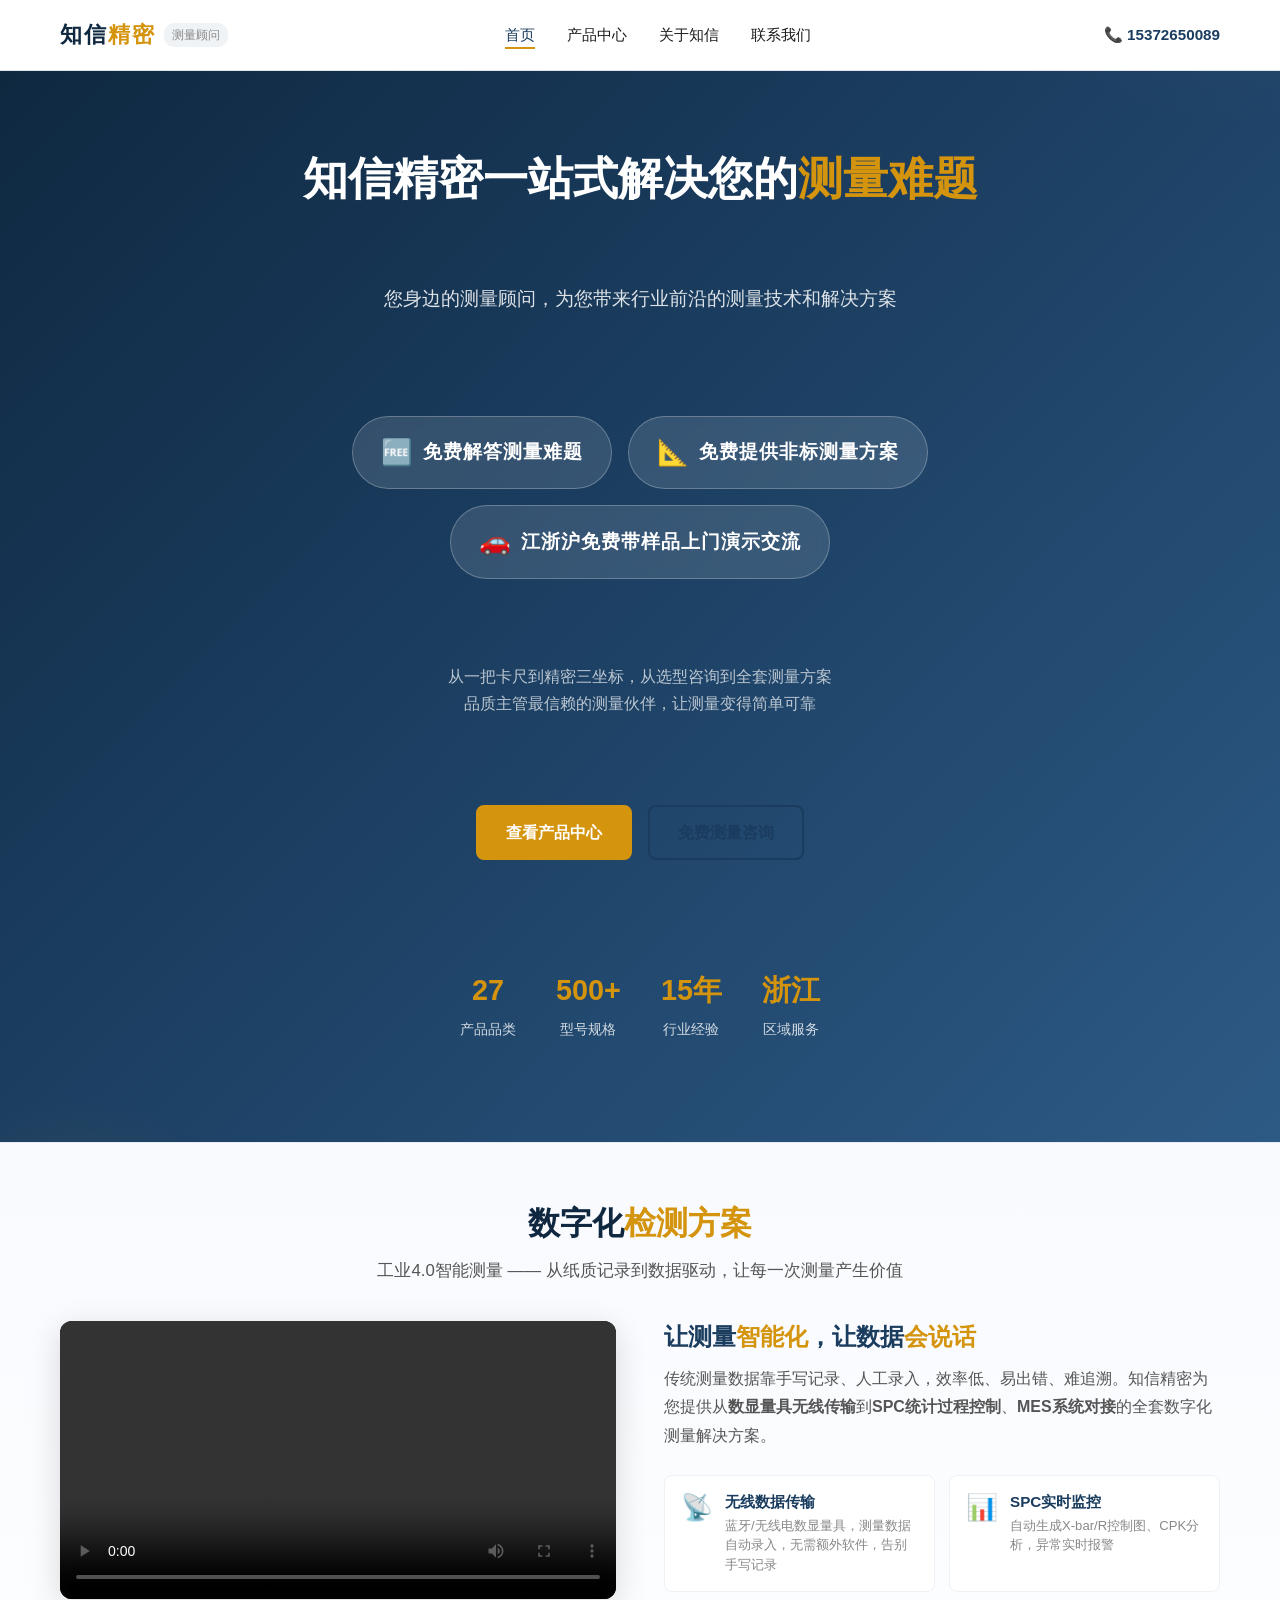
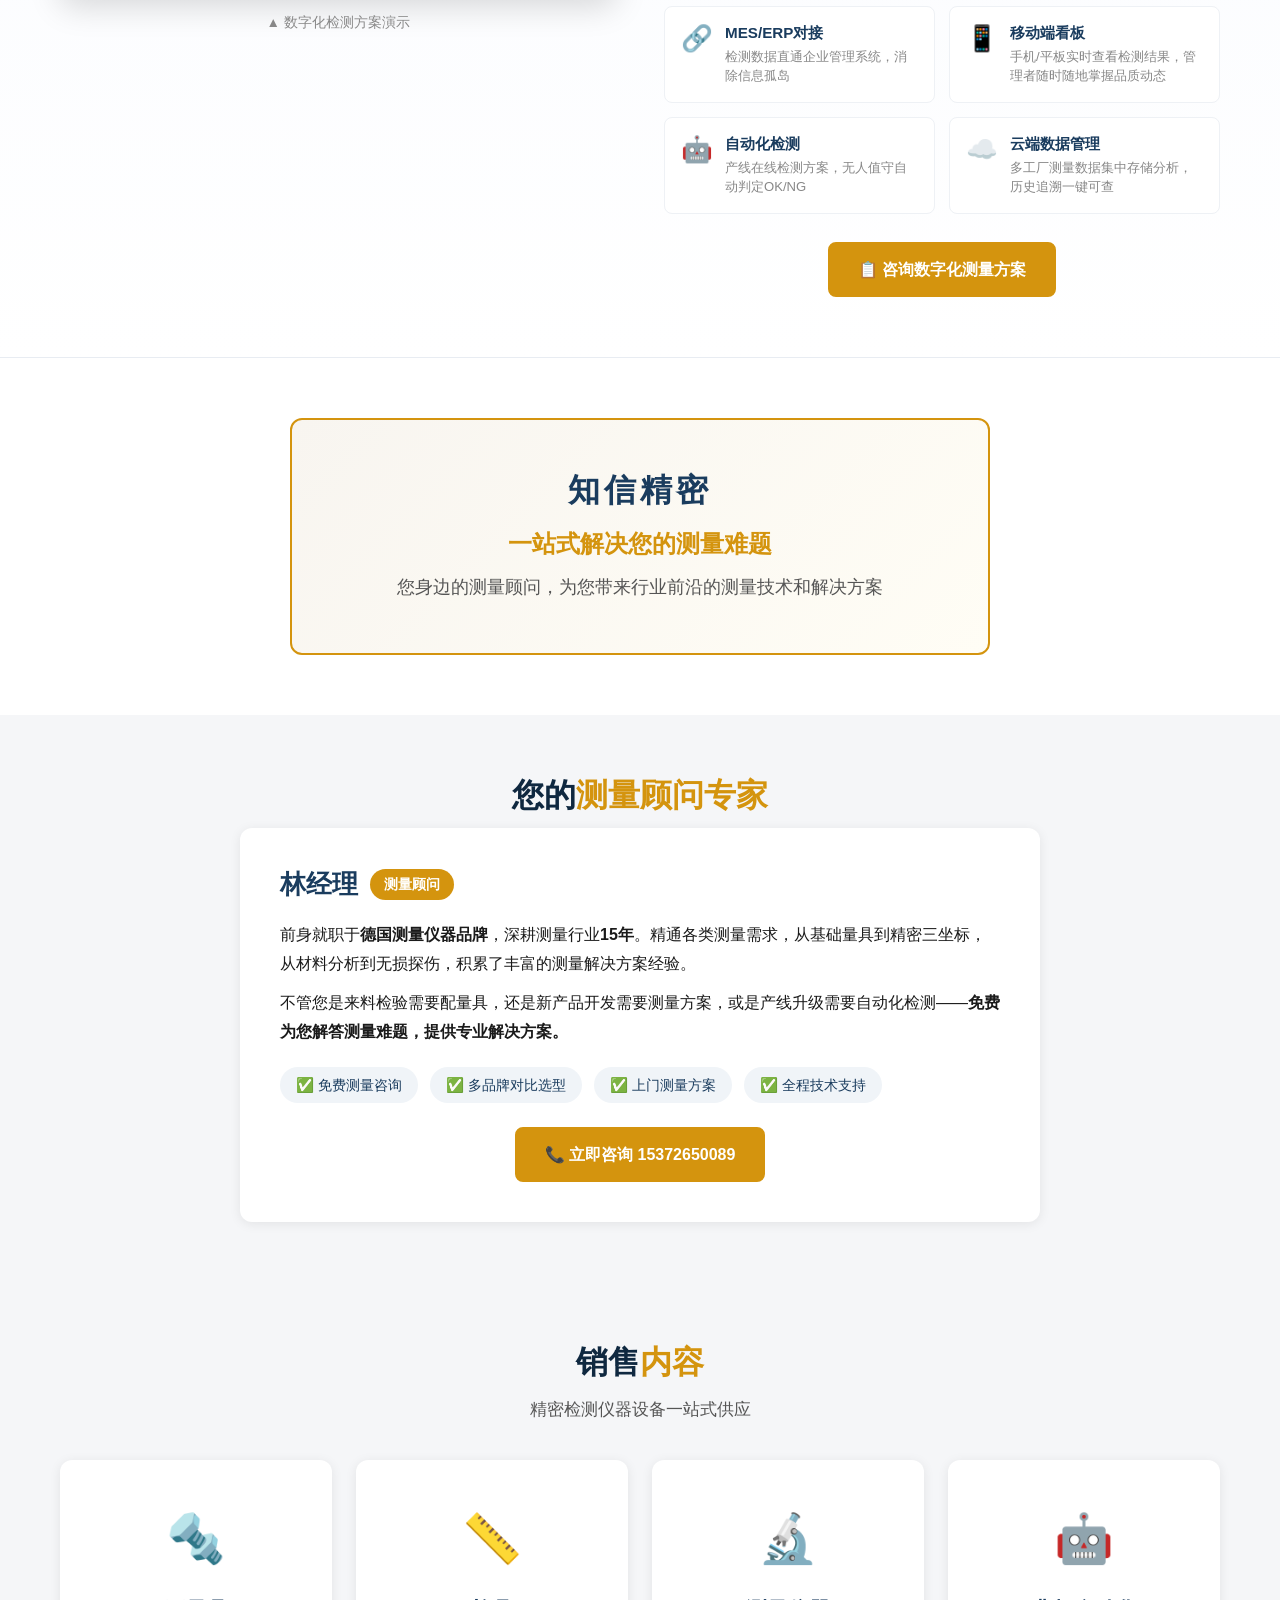
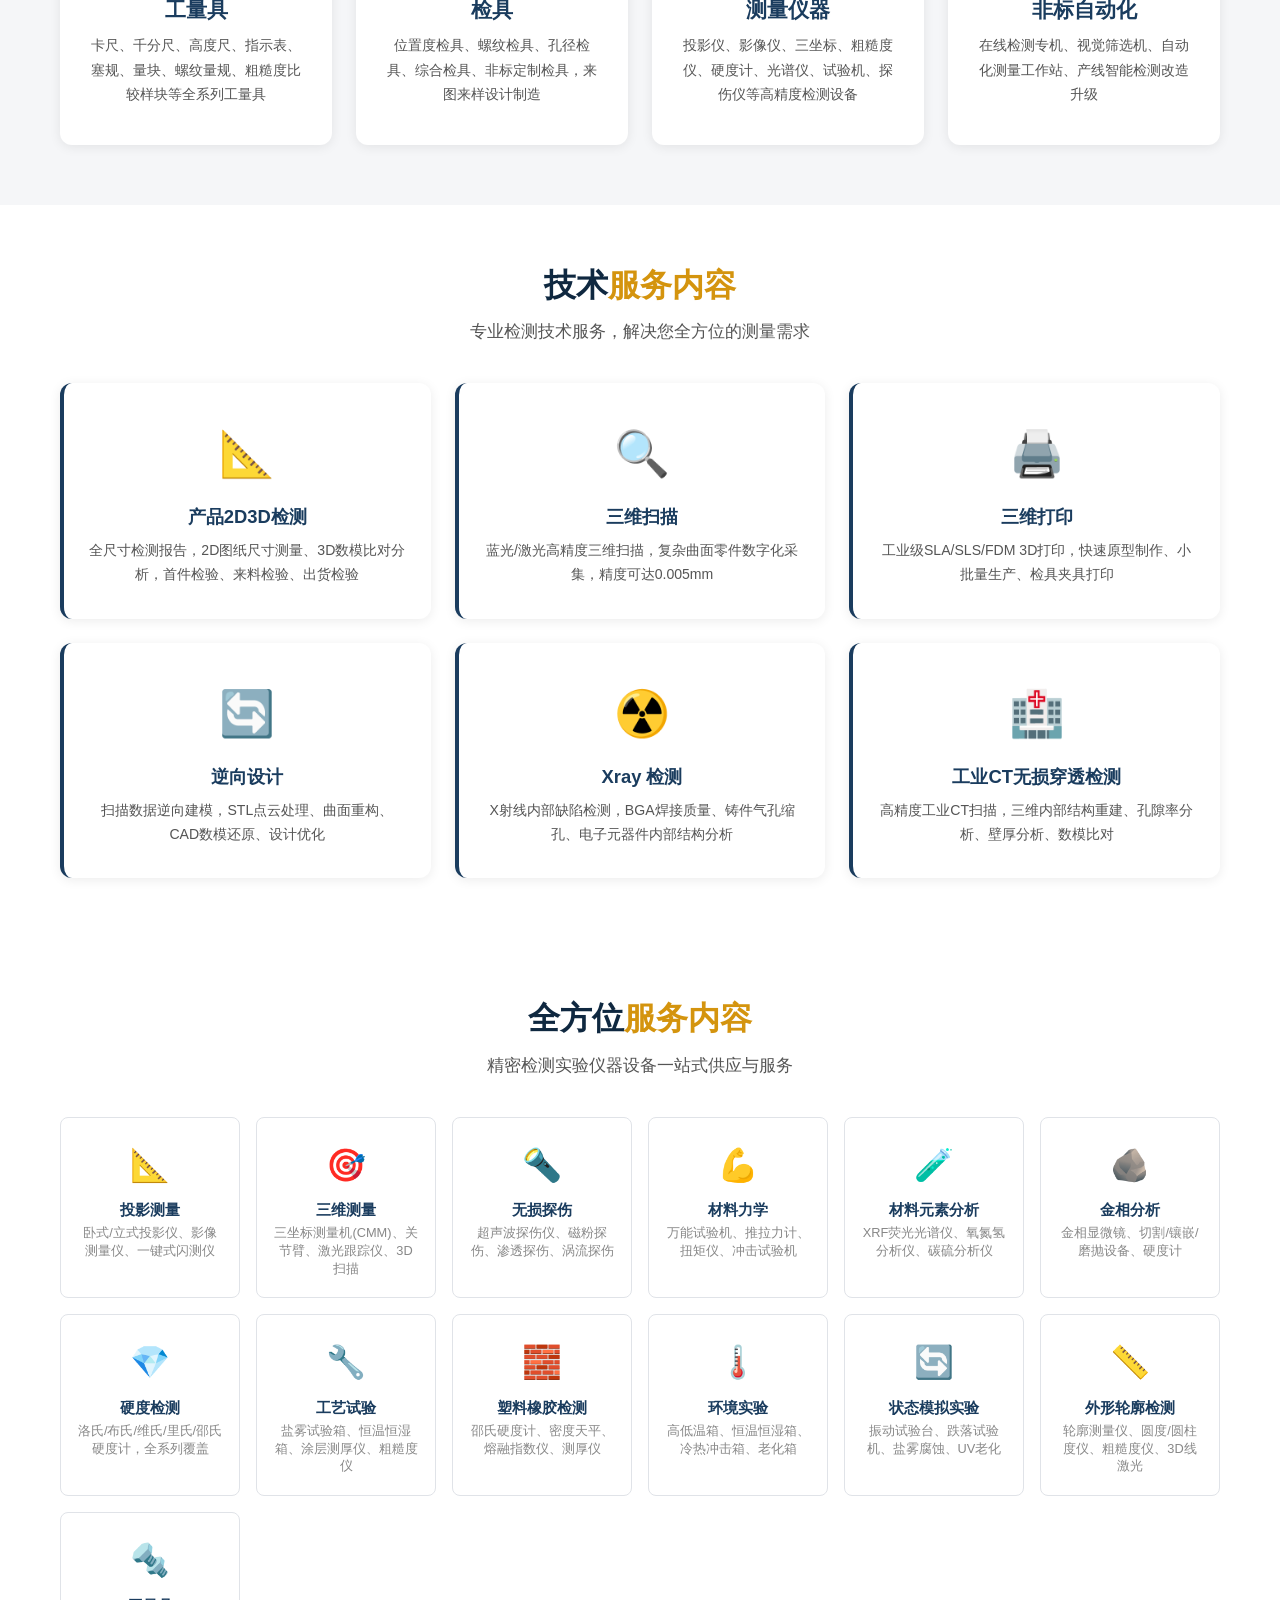
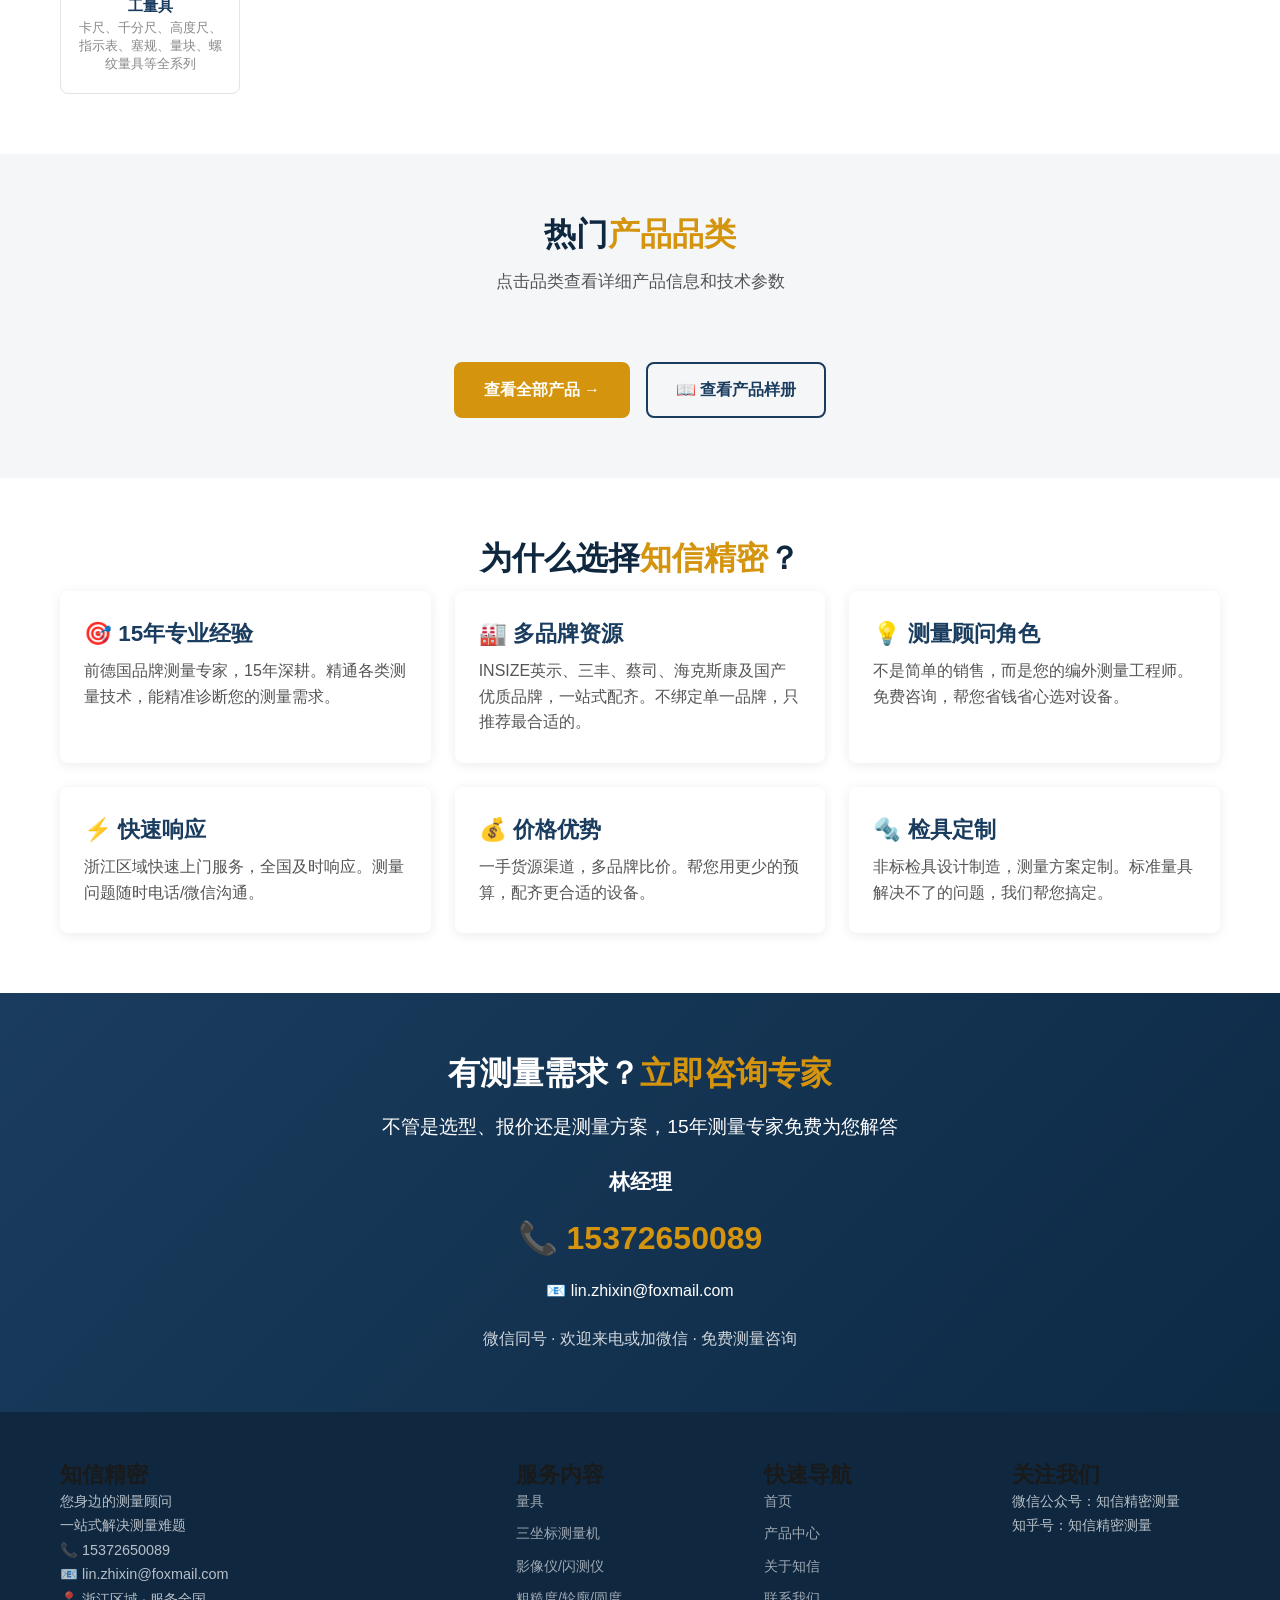
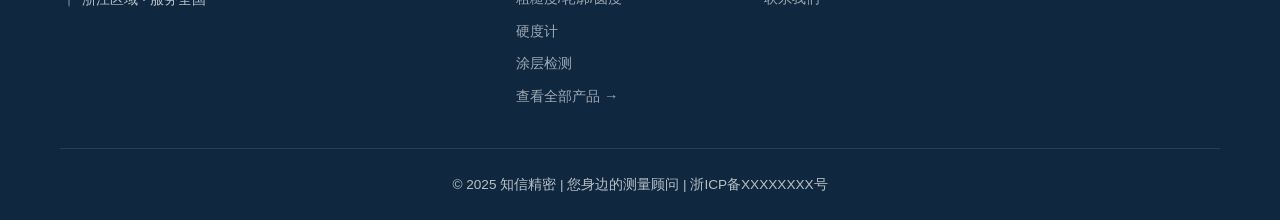
==== index.html @ 0d262fc3 "知信精密测量网站 - 初始版本" ====
<!DOCTYPE html>
<html lang="zh-CN">
<head>
    <meta charset="UTF-8">
    <meta name="viewport" content="width=device-width, initial-scale=1.0">
    <meta http-equiv="X-UA-Compatible" content="IE=edge">

    <!-- SEO Meta -->
    <title>知信精密 | 测量仪器一站式供应商 —— 免费测量咨询·选型·方案</title>
    <meta name="description" content="知信精密——浙江专业测量仪器供应商。主营量具、三坐标、粗糙度仪、硬度计、影像仪、涂层测厚仪、探伤仪等。15年测量专家免费提供选型咨询与非标测量方案。电话：15372650089">
    <meta name="keywords" content="知信精密,测量仪器,测量仪器供应商,工业测量仪器,精密测量,量具,卡尺,千分尺,三坐标测量机,粗糙度仪,硬度计,影像测量仪,涂层测厚仪,投影仪,闪测仪,探伤仪,金相分析,三维测量,无损检测,材料分析,元素分析,测高仪,轮廓仪,内窥镜,测量方案,测量顾问,测量咨询,非标测量方案,浙江测量仪器,杭州测量仪器,苏州测量仪器,上海测量仪器,测量仪器价格,测量仪器选型,免费测量咨询,INSIZE,英示">

    <!-- Canonical & Alternate -->
    <link rel="canonical" href="https://www.zhixin-precision.com/">
    <link rel="shortcut icon" href="images/favicon.ico" type="image/x-icon">

    <!-- Open Graph -->
    <meta property="og:locale" content="zh_CN">
    <meta property="og:site_name" content="知信精密测量">
    <meta property="og:title" content="知信精密 | 测量仪器一站式供应商 —— 免费测量咨询·选型·方案">
    <meta property="og:description" content="一站式解决测量难题。主营量具/三坐标/粗糙度仪/硬度计/影像仪/涂层测厚仪等。15年测量专家免费咨询：15372650089">
    <meta property="og:type" content="website">
    <meta property="og:url" content="https://www.zhixin-precision.com/">
    <meta property="og:image" content="https://www.zhixin-precision.com/images/og-home.jpg">
    <meta property="og:image:width" content="1200">
    <meta property="og:image:height" content="630">

    <!-- Twitter Card -->
    <meta name="twitter:card" content="summary_large_image">
    <meta name="twitter:title" content="知信精密 | 测量仪器一站式供应商">
    <meta name="twitter:description" content="一站式解决测量难题，15年测量专家免费咨询。">
    <meta name="twitter:image" content="https://www.zhixin-precision.com/images/og-home.jpg">

    <!-- Baidu Specific -->
    <meta name="baidu-site-verification" content="code-待申请">
    <meta name="applicable-device" content="pc,mobile">
    <meta name="renderer" content="webkit">

    <!-- Schema.org Structured Data -->
    <script type="application/ld+json">
    {
      "@context": "https://schema.org",
      "@type": "LocalBusiness",
      "@id": "https://www.zhixin-precision.com/#business",
      "name": "知信精密测量",
      "alternateName": "知信精密",
      "description": "工业测量仪器销售与服务，测量解决方案咨询。一站式解决测量难题。",
      "url": "https://www.zhixin-precision.com/",
      "telephone": "+86-15372650089",
      "email": "lin.zhixin@foxmail.com",
      "image": "https://www.zhixin-precision.com/images/og-home.jpg",
      "areaServed": ["浙江", "江苏", "上海", "全国"],
      "priceRange": "¥100-¥500000",
      "address": {
        "@type": "PostalAddress",
        "addressRegion": "浙江",
        "addressCountry": "CN"
      },
      "contactPoint": {
        "@type": "ContactPoint",
        "contactType": "sales",
        "telephone": "+86-15372650089",
        "availableLanguage": ["Chinese", "English"],
        "contactOption": "TollFree",
        "areaServed": "CN"
      },
      "makesOffer": {
        "@type": "Offer",
        "itemOffered": {
          "@type": "Service",
          "name": "测量仪器销售与测量方案咨询",
          "description": "提供量具、三坐标测量机、粗糙度仪、硬度计、影像仪、涂层测厚仪、探伤仪等工业测量仪器销售，以及非标测量方案定制服务"
        }
      }
    }
    </script>
    <script type="application/ld+json">
    {
      "@context": "https://schema.org",
      "@type": "WebSite",
      "@id": "https://www.zhixin-precision.com/#website",
      "url": "https://www.zhixin-precision.com/",
      "name": "知信精密测量",
      "description": "您身边的测量顾问",
      "inLanguage": "zh-CN",
      "potentialAction": {
        "@type": "SearchAction",
        "target": "https://www.zhixin-precision.com/products.html?q={search_term_string}",
        "query-input": "required name=search_term_string"
      }
    }
    </script>

    <!-- Resource Hints -->
    <link rel="preconnect" href="https://www.zhixin-precision.com">

    <link rel="stylesheet" href="css/style.css">
</head>
<body>

<!-- ============ HEADER ============ -->
<header class="site-header">
  <div class="container header-inner">
    <a href="/" class="logo">
      <span class="logo-text">知信<span class="logo-accent">精密</span></span>
      <span class="logo-tagline">测量顾问</span>
    </a>
    <nav class="navbar" id="navbar">
      <ul>
        <li><a href="/" class="active">首页</a></li>
        <li><a href="products.html">产品中心</a></li>
        <li><a href="about.html">关于知信</a></li>
        <li><a href="contact.html">联系我们</a></li>
      </ul>
    </nav>
    <div class="header-contact">
      <span class="header-phone">📞 15372650089</span>
    </div>
    <button class="menu-toggle" id="menuToggle" aria-label="菜单">☰</button>
  </div>
</header>

<!-- ============ HERO ============ -->
<section class="hero">
  <div class="container hero-content">
    <h1>知信精密一站式解决您的<span class="text-accent">测量难题</span></h1>
    <p class="hero-subtitle">您身边的测量顾问，为您带来行业前沿的测量技术和解决方案</p>
    <!-- Three Big Promises -->
    <div class="hero-promises">
      <div class="hero-promise-item">
        <span class="hp-icon">🆓</span>
        <span class="hp-text">免费解答测量难题</span>
      </div>
      <div class="hero-promise-item">
        <span class="hp-icon">📐</span>
        <span class="hp-text">免费提供非标测量方案</span>
      </div>
      <div class="hero-promise-item">
        <span class="hp-icon">🚗</span>
        <span class="hp-text">江浙沪免费带样品上门演示交流</span>
      </div>
    </div>
    <p class="hero-desc">从一把卡尺到精密三坐标，从选型咨询到全套测量方案<br>品质主管最信赖的测量伙伴，让测量变得简单可靠</p>
    <div class="hero-cta">
      <a href="products.html" class="btn btn-primary">查看产品中心</a>
      <a href="contact.html" class="btn btn-outline">免费测量咨询</a>
    </div>
    <div class="hero-stats">
      <div class="stat-item"><strong>27</strong><span>产品品类</span></div>
      <div class="stat-item"><strong>500+</strong><span>型号规格</span></div>
      <div class="stat-item"><strong>15年</strong><span>行业经验</span></div>
      <div class="stat-item"><strong>浙江</strong><span>区域服务</span></div>
    </div>
  </div>
</section>

<!-- ============ DIGITAL SOLUTIONS ============ -->
<section class="section digital-section" id="digital">
  <div class="container">
    <h2 class="section-title">数字化<span class="text-accent">检测方案</span></h2>
    <p class="section-desc">工业4.0智能测量 —— 从纸质记录到数据驱动，让每一次测量产生价值</p>

    <div class="digital-layout">
      <!-- Video -->
      <div class="digital-video-box">
        <div class="video-wrapper">
          <video controls preload="metadata" style="width:100%;border-radius:8px;display:block;">
            <source src="images/digital-solution.mp4" type="video/mp4">
            您的浏览器不支持视频播放
          </video>
        </div>
        <p class="video-caption">▲ 数字化检测方案演示</p>
      </div>

      <!-- Features -->
      <div class="digital-content">
        <div class="digital-intro">
          <h3>让测量<span style="color:var(--accent);">智能化</span>，让数据<span style="color:var(--accent);">会说话</span></h3>
          <p>传统测量数据靠手写记录、人工录入，效率低、易出错、难追溯。知信精密为您提供从<strong>数显量具无线传输</strong>到<strong>SPC统计过程控制</strong>、<strong>MES系统对接</strong>的全套数字化测量解决方案。</p>
        </div>
        <div class="digital-features">
          <div class="digi-feat">
            <span class="digi-icon">📡</span>
            <div>
              <h4>无线数据传输</h4>
              <p>蓝牙/无线电数显量具，测量数据自动录入，无需额外软件，告别手写记录</p>
            </div>
          </div>
          <div class="digi-feat">
            <span class="digi-icon">📊</span>
            <div>
              <h4>SPC实时监控</h4>
              <p>自动生成X-bar/R控制图、CPK分析，异常实时报警</p>
            </div>
          </div>
          <div class="digi-feat">
            <span class="digi-icon">🔗</span>
            <div>
              <h4>MES/ERP对接</h4>
              <p>检测数据直通企业管理系统，消除信息孤岛</p>
            </div>
          </div>
          <div class="digi-feat">
            <span class="digi-icon">📱</span>
            <div>
              <h4>移动端看板</h4>
              <p>手机/平板实时查看检测结果，管理者随时随地掌握品质动态</p>
            </div>
          </div>
          <div class="digi-feat">
            <span class="digi-icon">🤖</span>
            <div>
              <h4>自动化检测</h4>
              <p>产线在线检测方案，无人值守自动判定OK/NG</p>
            </div>
          </div>
          <div class="digi-feat">
            <span class="digi-icon">☁️</span>
            <div>
              <h4>云端数据管理</h4>
              <p>多工厂测量数据集中存储分析，历史追溯一键可查</p>
            </div>
          </div>
        </div>
        <div class="digital-cta">
          <a href="contact.html" class="btn btn-primary">📋 咨询数字化测量方案</a>
        </div>
      </div>
    </div>
  </div>
</section>

<!-- ============ COMPANY DECLARATION ============ -->
<section class="section declaration-section">
  <div class="container text-center">
    <div class="declaration-box">
      <h2 class="declaration-title">知信精密</h2>
      <p class="declaration-text">一站式解决您的测量难题</p>
      <p class="declaration-sub">您身边的测量顾问，为您带来行业前沿的测量技术和解决方案</p>
    </div>
  </div>
</section>

<!-- ============ EXPERT PROFILE ============ -->
<section class="section section-light">
  <div class="container">
    <h2 class="section-title">您的<span class="text-accent">测量顾问专家</span></h2>
    <div class="expert-profile">
      <div class="expert-info">
        <div class="expert-name">
          <h3>林经理</h3>
          <span class="expert-badge">测量顾问</span>
        </div>
        <div class="expert-bio">
          <p>前身就职于<strong>德国测量仪器品牌</strong>，深耕测量行业<strong>15年</strong>。精通各类测量需求，从基础量具到精密三坐标，从材料分析到无损探伤，积累了丰富的测量解决方案经验。</p>
          <p>不管您是来料检验需要配量具，还是新产品开发需要测量方案，或是产线升级需要自动化检测——<strong>免费为您解答测量难题，提供专业解决方案。</strong></p>
        </div>
        <div class="expert-promise">
          <div class="promise-item">✅ 免费测量咨询</div>
          <div class="promise-item">✅ 多品牌对比选型</div>
          <div class="promise-item">✅ 上门测量方案</div>
          <div class="promise-item">✅ 全程技术支持</div>
        </div>
        <div class="expert-contact">
          <a href="tel:15372650089" class="btn btn-primary">📞 立即咨询 15372650089</a>
        </div>
      </div>
    </div>
  </div>
</section>

<!-- ============ SALES CONTENT ============ -->
<section class="section section-light">
  <div class="container">
    <h2 class="section-title">销售<span class="text-accent">内容</span></h2>
    <p class="section-desc">精密检测仪器设备一站式供应</p>
    <div class="sales-grid">
      <div class="sales-card">
        <div class="sales-icon">🔩</div>
        <h3>工量具</h3>
        <p>卡尺、千分尺、高度尺、指示表、塞规、量块、螺纹量规、粗糙度比较样块等全系列工量具</p>
      </div>
      <div class="sales-card">
        <div class="sales-icon">📏</div>
        <h3>检具</h3>
        <p>位置度检具、螺纹检具、孔径检具、综合检具、非标定制检具，来图来样设计制造</p>
      </div>
      <div class="sales-card">
        <div class="sales-icon">🔬</div>
        <h3>测量仪器</h3>
        <p>投影仪、影像仪、三坐标、粗糙度仪、硬度计、光谱仪、试验机、探伤仪等高精度检测设备</p>
      </div>
      <div class="sales-card">
        <div class="sales-icon">🤖</div>
        <h3>非标自动化</h3>
        <p>在线检测专机、视觉筛选机、自动化测量工作站、产线智能检测改造升级</p>
      </div>
    </div>
  </div>
</section>

<!-- ============ TECH SERVICES ============ -->
<section class="section">
  <div class="container">
    <h2 class="section-title">技术<span class="text-accent">服务内容</span></h2>
    <p class="section-desc">专业检测技术服务，解决您全方位的测量需求</p>
    <div class="tech-grid">
      <div class="tech-card">
        <div class="tech-icon">📐</div>
        <h3>产品2D3D检测</h3>
        <p>全尺寸检测报告，2D图纸尺寸测量、3D数模比对分析，首件检验、来料检验、出货检验</p>
      </div>
      <div class="tech-card">
        <div class="tech-icon">🔍</div>
        <h3>三维扫描</h3>
        <p>蓝光/激光高精度三维扫描，复杂曲面零件数字化采集，精度可达0.005mm</p>
      </div>
      <div class="tech-card">
        <div class="tech-icon">🖨️</div>
        <h3>三维打印</h3>
        <p>工业级SLA/SLS/FDM 3D打印，快速原型制作、小批量生产、检具夹具打印</p>
      </div>
      <div class="tech-card">
        <div class="tech-icon">🔄</div>
        <h3>逆向设计</h3>
        <p>扫描数据逆向建模，STL点云处理、曲面重构、CAD数模还原、设计优化</p>
      </div>
      <div class="tech-card">
        <div class="tech-icon">☢️</div>
        <h3>Xray 检测</h3>
        <p>X射线内部缺陷检测，BGA焊接质量、铸件气孔缩孔、电子元器件内部结构分析</p>
      </div>
      <div class="tech-card">
        <div class="tech-icon">🏥</div>
        <h3>工业CT无损穿透检测</h3>
        <p>高精度工业CT扫描，三维内部结构重建、孔隙率分析、壁厚分析、数模比对</p>
      </div>
    </div>
  </div>
</section>

<!-- ============ SERVICE SCOPE ============ -->
<section class="section">
  <div class="container">
    <h2 class="section-title">全方位<span class="text-accent">服务内容</span></h2>
    <p class="section-desc">精密检测实验仪器设备一站式供应与服务</p>
    <div class="service-scope-grid">
      <div class="scope-item">
        <div class="scope-icon">📐</div>
        <h4>投影测量</h4>
        <p>卧式/立式投影仪、影像测量仪、一键式闪测仪</p>
      </div>
      <div class="scope-item">
        <div class="scope-icon">🎯</div>
        <h4>三维测量</h4>
        <p>三坐标测量机(CMM)、关节臂、激光跟踪仪、3D扫描</p>
      </div>
      <div class="scope-item">
        <div class="scope-icon">🔦</div>
        <h4>无损探伤</h4>
        <p>超声波探伤仪、磁粉探伤、渗透探伤、涡流探伤</p>
      </div>
      <div class="scope-item">
        <div class="scope-icon">💪</div>
        <h4>材料力学</h4>
        <p>万能试验机、推拉力计、扭矩仪、冲击试验机</p>
      </div>
      <div class="scope-item">
        <div class="scope-icon">🧪</div>
        <h4>材料元素分析</h4>
        <p>XRF荧光光谱仪、氧氮氢分析仪、碳硫分析仪</p>
      </div>
      <div class="scope-item">
        <div class="scope-icon">🪨</div>
        <h4>金相分析</h4>
        <p>金相显微镜、切割/镶嵌/磨抛设备、硬度计</p>
      </div>
      <div class="scope-item">
        <div class="scope-icon">💎</div>
        <h4>硬度检测</h4>
        <p>洛氏/布氏/维氏/里氏/邵氏硬度计，全系列覆盖</p>
      </div>
      <div class="scope-item">
        <div class="scope-icon">🔧</div>
        <h4>工艺试验</h4>
        <p>盐雾试验箱、恒温恒湿箱、涂层测厚仪、粗糙度仪</p>
      </div>
      <div class="scope-item">
        <div class="scope-icon">🧱</div>
        <h4>塑料橡胶检测</h4>
        <p>邵氏硬度计、密度天平、熔融指数仪、测厚仪</p>
      </div>
      <div class="scope-item">
        <div class="scope-icon">🌡️</div>
        <h4>环境实验</h4>
        <p>高低温箱、恒温恒湿箱、冷热冲击箱、老化箱</p>
      </div>
      <div class="scope-item">
        <div class="scope-icon">🔄</div>
        <h4>状态模拟实验</h4>
        <p>振动试验台、跌落试验机、盐雾腐蚀、UV老化</p>
      </div>
      <div class="scope-item">
        <div class="scope-icon">📏</div>
        <h4>外形轮廓检测</h4>
        <p>轮廓测量仪、圆度/圆柱度仪、粗糙度仪、3D线激光</p>
      </div>
      <div class="scope-item">
        <div class="scope-icon">🔩</div>
        <h4>工量具</h4>
        <p>卡尺、千分尺、高度尺、指示表、塞规、量块、螺纹量具等全系列</p>
      </div>
    </div>
  </div>
</section>

<!-- ============ PRODUCT PREVIEW ============ -->
<section class="section section-light">
  <div class="container">
    <h2 class="section-title">热门<span class="text-accent">产品品类</span></h2>
    <p class="section-desc">点击品类查看详细产品信息和技术参数</p>
    <div class="category-grid" id="categoryGrid">
      <!-- Filled by JS -->
    </div>
    <div class="text-center mt-30" style="display:flex;gap:16px;justify-content:center;flex-wrap:wrap;">
      <a href="products.html" class="btn btn-primary">查看全部产品 →</a>
      <a href="products.html#catalog" class="btn btn-outline">📖 查看产品样册</a>
    </div>
  </div>
</section>

<!-- ============ WHY US ============ -->
<section class="section">
  <div class="container">
    <h2 class="section-title">为什么选择<span class="text-accent">知信精密</span>？</h2>
    <div class="feature-grid">
      <div class="feature-item">
        <h3>🎯 15年专业经验</h3>
        <p>前德国品牌测量专家，15年深耕。精通各类测量技术，能精准诊断您的测量需求。</p>
      </div>
      <div class="feature-item">
        <h3>🏭 多品牌资源</h3>
        <p>INSIZE英示、三丰、蔡司、海克斯康及国产优质品牌，一站式配齐。不绑定单一品牌，只推荐最合适的。</p>
      </div>
      <div class="feature-item">
        <h3>💡 测量顾问角色</h3>
        <p>不是简单的销售，而是您的编外测量工程师。免费咨询，帮您省钱省心选对设备。</p>
      </div>
      <div class="feature-item">
        <h3>⚡ 快速响应</h3>
        <p>浙江区域快速上门服务，全国及时响应。测量问题随时电话/微信沟通。</p>
      </div>
      <div class="feature-item">
        <h3>💰 价格优势</h3>
        <p>一手货源渠道，多品牌比价。帮您用更少的预算，配齐更合适的设备。</p>
      </div>
      <div class="feature-item">
        <h3>🔩 检具定制</h3>
        <p>非标检具设计制造，测量方案定制。标准量具解决不了的问题，我们帮您搞定。</p>
      </div>
    </div>
  </div>
</section>

<!-- ============ CTA ============ -->
<section class="section cta-section">
  <div class="container text-center">
    <h2>有测量需求？<span class="text-accent">立即咨询专家</span></h2>
    <p style="font-size:1.2em;margin:16px 0;">不管是选型、报价还是测量方案，15年测量专家免费为您解答</p>
    <div class="cta-contact-info">
      <div class="cta-name" style="font-size:1.3em;font-weight:700;">林经理</div>
      <div class="cta-phone" style="font-size:2em;font-weight:700;margin:12px 0;">
        📞 <a href="tel:15372650089" style="color:var(--accent);">15372650089</a>
      </div>
      <div class="cta-email">📧 lin.zhixin@foxmail.com</div>
    </div>
    <p style="margin-top:20px;opacity:0.8;">微信同号 · 欢迎来电或加微信 · 免费测量咨询</p>
  </div>
</section>

<!-- ============ FOOTER ============ -->
<footer class="site-footer">
  <div class="container">
    <div class="footer-grid">
      <div class="footer-col">
        <h3>知信精密</h3>
        <p>您身边的测量顾问<br>一站式解决测量难题</p>
        <p class="footer-contact">
          📞 15372650089<br>
          📧 lin.zhixin@foxmail.com<br>
          📍 浙江区域 · 服务全国
        </p>
      </div>
      <div class="footer-col">
        <h3>服务内容</h3>
        <ul>
          <li><a href="products.html#cat2">量具</a></li>
          <li><a href="products.html#cat7">三坐标测量机</a></li>
          <li><a href="products.html#cat8">影像仪/闪测仪</a></li>
          <li><a href="products.html#cat6">粗糙度/轮廓/圆度</a></li>
          <li><a href="products.html#cat14">硬度计</a></li>
          <li><a href="products.html#cat20">涂层检测</a></li>
          <li><a href="products.html">查看全部产品 →</a></li>
        </ul>
      </div>
      <div class="footer-col">
        <h3>快速导航</h3>
        <ul>
          <li><a href="/">首页</a></li>
          <li><a href="products.html">产品中心</a></li>
          <li><a href="about.html">关于知信</a></li>
          <li><a href="contact.html">联系我们</a></li>
        </ul>
      </div>
      <div class="footer-col">
        <h3>关注我们</h3>
        <p>微信公众号：知信精密测量</p>
        <p>知乎号：知信精密测量</p>
      </div>
    </div>
    <div class="footer-bottom">
      <p>© 2025 知信精密 | 您身边的测量顾问 | 浙ICP备XXXXXXXX号</p>
    </div>
  </div>
</footer>

<!-- ============ FLOATING CTA ============ -->
<div class="floating-cta">
  <a href="tel:15372650089" class="float-phone" title="拨打电话">📞</a>
  <a href="contact.html" class="float-wechat" title="联系我们">💬</a>
</div>

<script src="js/data.js"></script>
<script src="js/main.js"></script>
<script src="js/baidu-push.js"></script>
</body>
</html>
---- css/style.css ----
/* ============================================
   苏州英氏测量 · 浙江测量解决方案
   个人专业品牌网站
   Author: Yuri
   Description: 工业测量量具仪器专业网站
   ============================================ */

/* === CSS Variables === */
:root {
  --primary: #1a3c5e;        /* 深蓝 - 专业、精密 */
  --primary-dark: #0f2840;
  --primary-light: #2d5a85;
  --accent: #d4940e;         /* 金橙 - 品质、信任 */
  --accent-light: #f0b830;
  --bg-light: #f5f6f8;
  --bg-white: #ffffff;
  --text-dark: #1a1a1a;
  --text-gray: #555555;
  --text-light: #888888;
  --border: #e0e3e8;
  --success: #2e7d32;
  --shadow: 0 2px 12px rgba(0,0,0,0.08);
  --shadow-lg: 0 8px 40px rgba(0,0,0,0.12);
  --radius: 8px;
  --radius-lg: 12px;
  --max-width: 1200px;
  --font-cn: "PingFang SC", "Hiragino Sans GB", "Microsoft YaHei", "Noto Sans SC", sans-serif;
  --font-en: "Inter", "Segoe UI", system-ui, sans-serif;
}

/* === Reset & Base === */
*, *::before, *::after { box-sizing: border-box; margin: 0; padding: 0; }

html {
  scroll-behavior: smooth;
  font-size: 16px;
}

body {
  font-family: var(--font-cn);
  color: var(--text-dark);
  line-height: 1.7;
  background: var(--bg-white);
  -webkit-font-smoothing: antialiased;
}

a {
  color: var(--primary);
  text-decoration: none;
  transition: color 0.2s;
}
a:hover { color: var(--accent); }

img { max-width: 100%; height: auto; display: block; }

ul { list-style: none; }

.container {
  max-width: var(--max-width);
  margin: 0 auto;
  padding: 0 20px;
}

/* === Typography === */
h1, h2, h3, h4 { font-weight: 700; line-height: 1.3; color: var(--text-dark); }
h1 { font-size: 2.5rem; }
h2 { font-size: 2rem; }
h3 { font-size: 1.4rem; }
h4 { font-size: 1.1rem; }

.section-title {
  text-align: center;
  margin-bottom: 12px;
  color: var(--primary-dark);
}
.section-subtitle {
  text-align: center;
  color: var(--text-gray);
  max-width: 600px;
  margin: 0 auto 48px;
  font-size: 1.05rem;
}

/* === Buttons === */
.btn {
  display: inline-block;
  padding: 12px 28px;
  border-radius: var(--radius);
  font-weight: 600;
  font-size: 1rem;
  cursor: pointer;
  transition: all 0.3s;
  border: 2px solid transparent;
  text-align: center;
}

.btn-primary {
  background: var(--accent);
  color: #fff;
  border-color: var(--accent);
}
.btn-primary:hover {
  background: var(--accent-light);
  border-color: var(--accent-light);
  color: #fff;
  transform: translateY(-1px);
  box-shadow: 0 4px 16px rgba(212,148,14,0.35);
}

.btn-outline {
  background: transparent;
  color: var(--primary);
  border-color: var(--primary);
}
.btn-outline:hover {
  background: var(--primary);
  color: #fff;
}

.btn-white {
  background: #fff;
  color: var(--primary);
}
.btn-white:hover {
  background: var(--bg-light);
  color: var(--primary-dark);
}

/* === Header / Navigation === */
.site-header {
  position: sticky;
  top: 0;
  z-index: 1000;
  background: rgba(255,255,255,0.97);
  backdrop-filter: blur(10px);
  border-bottom: 1px solid var(--border);
  transition: box-shadow 0.3s;
}
.site-header.scrolled { box-shadow: var(--shadow); }

/* Header Inner Container */
.header-inner {
  display: flex;
  align-items: center;
  justify-content: space-between;
  height: 70px;
  max-width: var(--max-width);
  margin: 0 auto;
  padding: 0 20px;
}

.logo {
  display: flex;
  align-items: center;
  gap: 8px;
  text-decoration: none;
  flex-shrink: 0;
}
.logo-text {
  font-weight: 700;
  font-size: 1.4rem;
  color: var(--primary-dark);
  letter-spacing: 2px;
}
.logo-accent { color: var(--accent); }
.logo-tagline {
  font-size: 0.75rem;
  color: var(--text-light);
  background: #f0f3f6;
  padding: 2px 8px;
  border-radius: 10px;
}

/* Navbar */
.navbar { flex: 1; display: flex; justify-content: center; }
.navbar ul {
  display: flex;
  gap: 32px;
  align-items: center;
  list-style: none;
}
.navbar a {
  color: var(--text-dark);
  font-weight: 500;
  font-size: 0.95rem;
  position: relative;
  padding: 4px 0;
  text-decoration: none;
  white-space: nowrap;
}
.navbar a::after {
  content: '';
  position: absolute;
  bottom: -2px;
  left: 0;
  width: 0;
  height: 2px;
  background: var(--accent);
  transition: width 0.3s;
}
.navbar a:hover::after,
.navbar a.active::after { width: 100%; }
.navbar a:hover, .navbar a.active { color: var(--primary); }

/* Header Contact */
.header-contact { flex-shrink: 0; margin-left: 16px; }
.header-phone { font-weight: 600; color: var(--primary); font-size: 0.95rem; white-space: nowrap; }

/* Menu Toggle */
.menu-toggle {
  display: none;
  background: none;
  border: none;
  font-size: 1.6rem;
  cursor: pointer;
  color: var(--primary);
  padding: 4px 8px;
  flex-shrink: 0;
}

/* === Hero Section === */
.hero {
  background: linear-gradient(135deg, var(--primary-dark) 0%, var(--primary) 40%, var(--primary-light) 100%);
  color: #fff;
  padding: 80px 0 100px;
  position: relative;
  overflow: hidden;
}
.hero::before {
  content: '';
  position: absolute;
  top: -50%;
  right: -20%;
  width: 600px;
  height: 600px;
  background: radial-gradient(circle, rgba(255,255,255,0.05) 0%, transparent 70%);
  border-radius: 50%;
}
.hero::after {
  content: '';
  position: absolute;
  bottom: -30%;
  left: -10%;
  width: 400px;
  height: 400px;
  background: radial-gradient(circle, rgba(212,148,14,0.1) 0%, transparent 60%);
  border-radius: 50%;
}

.hero-content {
  max-width: var(--max-width);
  margin: 0 auto;
  padding: 0 20px;
  position: relative;
  z-index: 1;
  display: grid;
  grid-template-columns: 1fr 1fr;
  gap: 60px;
  align-items: center;
}

/* Single column hero (index page) */
.hero-content.hero-centered,
.hero:has(.hero-content h1:not(.hero-text h1)) .hero-content {
  grid-template-columns: 1fr;
  text-align: center;
  max-width: 800px;
}

.hero-text h1 {
  color: #fff;
  font-size: 2.8rem;
  margin-bottom: 16px;
  line-height: 1.25;
}
.hero-text h1 .highlight {
  color: var(--accent-light);
  display: inline-block;
}
.hero-text .hero-subtitle {
  font-size: 1.2rem;
  color: rgba(255,255,255,0.85);
  margin-bottom: 24px;
  line-height: 1.6;
}
.hero-text .hero-tags {
  display: flex;
  flex-wrap: wrap;
  gap: 10px;
  margin-bottom: 32px;
}
.hero-tag {
  background: rgba(255,255,255,0.15);
  border: 1px solid rgba(255,255,255,0.25);
  padding: 6px 16px;
  border-radius: 20px;
  font-size: 0.9rem;
  color: rgba(255,255,255,0.9);
  backdrop-filter: blur(4px);
}
.hero-actions {
  display: flex;
  gap: 16px;
  flex-wrap: wrap;
}

.hero-visual {
  background: rgba(255,255,255,0.08);
  border-radius: var(--radius-lg);
  padding: 32px;
  backdrop-filter: blur(10px);
  border: 1px solid rgba(255,255,255,0.12);
}
.hero-visual .stat-row {
  display: grid;
  grid-template-columns: 1fr 1fr;
  gap: 20px;
  margin-bottom: 24px;
}
.hero-visual .stat-item {
  text-align: center;
}
.hero-stat-num {
  font-size: 2.5rem;
  font-weight: 800;
  color: var(--accent-light);
  font-family: var(--font-en);
}
.hero-stat-label {
  font-size: 0.9rem;
  color: rgba(255,255,255,0.7);
  margin-top: 4px;
}
.hero-visual .service-list {
  display: flex;
  flex-direction: column;
  gap: 12px;
}
.hero-visual .service-item {
  display: flex;
  align-items: center;
  gap: 10px;
  padding: 10px 14px;
  background: rgba(255,255,255,0.06);
  border-radius: var(--radius);
  font-size: 0.95rem;
}
.service-dot {
  width: 8px;
  height: 8px;
  border-radius: 50%;
  background: var(--accent-light);
  flex-shrink: 0;
}

/* === Trust Bar === */
.trust-bar {
  background: var(--bg-light);
  padding: 24px 0;
  border-bottom: 1px solid var(--border);
}
.trust-bar .container {
  display: flex;
  justify-content: center;
  gap: 48px;
  flex-wrap: wrap;
  align-items: center;
}
.trust-item {
  display: flex;
  align-items: center;
  gap: 10px;
  color: var(--text-gray);
  font-size: 0.95rem;
  font-weight: 500;
}
.trust-icon {
  font-size: 1.4rem;
  color: var(--primary);
}

/* === Sections === */
.section {
  padding: 80px 0;
}
.section-alt {
  background: var(--bg-light);
}

/* === Product Cards === */
.products-grid {
  display: grid;
  grid-template-columns: repeat(auto-fit, minmax(280px, 1fr));
  gap: 28px;
}

.product-card {
  background: #fff;
  border-radius: var(--radius-lg);
  padding: 32px 24px;
  box-shadow: var(--shadow);
  transition: all 0.3s;
  border: 1px solid var(--border);
  text-align: center;
}
.product-card:hover {
  transform: translateY(-4px);
  box-shadow: var(--shadow-lg);
  border-color: var(--accent);
}
.product-icon {
  width: 64px;
  height: 64px;
  margin: 0 auto 20px;
  background: var(--bg-light);
  border-radius: 50%;
  display: flex;
  align-items: center;
  justify-content: center;
  font-size: 1.8rem;
}
.product-card h3 { margin-bottom: 8px; }
.product-card .brand {
  color: var(--accent);
  font-weight: 600;
  font-size: 0.9rem;
  margin-bottom: 12px;
}
.product-card p {
  color: var(--text-gray);
  font-size: 0.95rem;
  line-height: 1.6;
}

/* === Case Cards === */
.cases-grid {
  display: grid;
  grid-template-columns: repeat(auto-fit, minmax(340px, 1fr));
  gap: 28px;
}

.case-card {
  background: #fff;
  border-radius: var(--radius-lg);
  overflow: hidden;
  box-shadow: var(--shadow);
  transition: transform 0.3s;
  border: 1px solid var(--border);
}
.case-card:hover { transform: translateY(-4px); }
.case-tag {
  display: inline-block;
  padding: 4px 12px;
  background: var(--primary);
  color: #fff;
  border-radius: 4px;
  font-size: 0.8rem;
  margin-bottom: 12px;
}
.case-body { padding: 24px; }
.case-body h3 { margin-bottom: 8px; }
.case-body p { color: var(--text-gray); font-size: 0.95rem; }
.case-result {
  margin-top: 16px;
  padding-top: 16px;
  border-top: 1px solid var(--border);
  display: flex;
  gap: 20px;
}
.case-result-item { font-size: 0.9rem; color: var(--text-gray); }
.case-result-item strong { color: var(--success); }

/* === Article Cards === */
.articles-grid {
  display: grid;
  grid-template-columns: repeat(auto-fit, minmax(340px, 1fr));
  gap: 28px;
}

.article-card {
  background: #fff;
  border-radius: var(--radius-lg);
  padding: 28px;
  box-shadow: var(--shadow);
  border: 1px solid var(--border);
  transition: all 0.3s;
}
.article-card:hover {
  transform: translateY(-2px);
  box-shadow: var(--shadow-lg);
}
.article-date {
  color: var(--text-light);
  font-size: 0.85rem;
  margin-bottom: 8px;
}
.article-card h3 {
  margin-bottom: 8px;
  font-size: 1.15rem;
}
.article-card p {
  color: var(--text-gray);
  font-size: 0.95rem;
  margin-bottom: 16px;
}
.article-link {
  color: var(--accent);
  font-weight: 600;
  font-size: 0.9rem;
}

/* === About Section === */
.about-grid {
  display: grid;
  grid-template-columns: 1fr 1.2fr;
  gap: 60px;
  align-items: center;
}

.about-image-placeholder {
  background: linear-gradient(135deg, var(--primary) 0%, var(--primary-light) 100%);
  border-radius: var(--radius-lg);
  height: 360px;
  display: flex;
  align-items: center;
  justify-content: center;
  color: #fff;
  font-size: 5rem;
}

.about-text h2 { margin-bottom: 16px; }
.about-text .lead {
  font-size: 1.15rem;
  color: var(--primary);
  font-weight: 600;
  margin-bottom: 16px;
}
.about-text p { color: var(--text-gray); margin-bottom: 16px; }
.about-highlights {
  display: grid;
  grid-template-columns: 1fr 1fr;
  gap: 12px;
  margin-top: 20px;
}
.about-highlight {
  display: flex;
  align-items: center;
  gap: 10px;
  font-weight: 500;
}
.about-highlight .check {
  color: var(--success);
  font-weight: 700;
  font-size: 1.2rem;
}

/* === Contact Section === */
.contact-grid {
  display: grid;
  grid-template-columns: 1fr 1fr;
  gap: 48px;
}

.contact-info h3 {
  margin-bottom: 16px;
}
.contact-info-item {
  display: flex;
  align-items: flex-start;
  gap: 12px;
  margin-bottom: 20px;
}
.contact-info-icon {
  width: 40px;
  height: 40px;
  background: var(--bg-light);
  border-radius: 50%;
  display: flex;
  align-items: center;
  justify-content: center;
  flex-shrink: 0;
  font-size: 1.2rem;
}
.contact-info-item .label {
  font-size: 0.85rem;
  color: var(--text-light);
}
.contact-info-item .value {
  font-weight: 600;
  color: var(--text-dark);
}

.qr-code-box {
  margin-top: 24px;
  text-align: center;
  padding: 20px;
  background: var(--bg-light);
  border-radius: var(--radius-lg);
}
.qr-code-placeholder {
  width: 140px;
  height: 140px;
  background: #fff;
  margin: 0 auto 12px;
  border-radius: var(--radius);
  border: 1px solid var(--border);
  display: flex;
  align-items: center;
  justify-content: center;
  font-size: 0.85rem;
  color: var(--text-light);
}
.qr-code-box p { font-size: 0.9rem; color: var(--text-gray); font-weight: 500; }

.contact-form {
  background: #fff;
  padding: 32px;
  border-radius: var(--radius-lg);
  box-shadow: var(--shadow);
  border: 1px solid var(--border);
}
.contact-form h3 { margin-bottom: 20px; }
.form-group { margin-bottom: 16px; }
.form-group label {
  display: block;
  font-weight: 500;
  margin-bottom: 6px;
  font-size: 0.9rem;
}
.form-group input,
.form-group select,
.form-group textarea {
  width: 100%;
  padding: 10px 14px;
  border: 1px solid var(--border);
  border-radius: var(--radius);
  font-family: var(--font-cn);
  font-size: 0.95rem;
  transition: border-color 0.2s;
}
.form-group input:focus,
.form-group select:focus,
.form-group textarea:focus {
  outline: none;
  border-color: var(--accent);
  box-shadow: 0 0 0 3px rgba(212,148,14,0.1);
}
.form-group textarea { resize: vertical; min-height: 100px; }

/* === Footer === */
.site-footer {
  background: var(--primary-dark);
  color: rgba(255,255,255,0.7);
  padding: 48px 0 24px;
}
.footer-grid {
  display: grid;
  grid-template-columns: 2fr 1fr 1fr 1fr;
  gap: 40px;
  margin-bottom: 32px;
}
.footer-col h4 {
  color: #fff;
  margin-bottom: 16px;
  font-size: 1rem;
}
.footer-col p { font-size: 0.9rem; line-height: 1.7; }
.footer-col a {
  display: block;
  color: rgba(255,255,255,0.6);
  font-size: 0.9rem;
  margin-bottom: 8px;
  transition: color 0.2s;
}
.footer-col a:hover { color: var(--accent-light); }
.footer-bottom {
  text-align: center;
  padding-top: 24px;
  border-top: 1px solid rgba(255,255,255,0.1);
  font-size: 0.85rem;
}

/* === Floating CTA === */
.floating-cta {
  position: fixed;
  bottom: 24px;
  right: 24px;
  z-index: 999;
  display: flex;
  flex-direction: column;
  gap: 12px;
}
.float-btn {
  width: 52px;
  height: 52px;
  border-radius: 50%;
  display: flex;
  align-items: center;
  justify-content: center;
  font-size: 1.4rem;
  cursor: pointer;
  box-shadow: var(--shadow-lg);
  transition: transform 0.3s;
  border: none;
}
.float-btn:hover { transform: scale(1.1); }
.float-wechat { background: #07c160; color: #fff; }
.float-tel { background: var(--accent); color: #fff; }
.float-top { background: #fff; color: var(--primary); border: 1px solid var(--border); }

/* === Page Header (Sub Pages) === */
.page-header {
  background: linear-gradient(135deg, var(--primary-dark), var(--primary));
  color: #fff;
  padding: 60px 0;
  text-align: center;
}
.page-header h1 { color: #fff; margin-bottom: 12px; }
.page-header .breadcrumb {
  font-size: 0.9rem;
  color: rgba(255,255,255,0.7);
}
.page-header .breadcrumb a { color: rgba(255,255,255,0.9); }

/* === SEO Keywords Section === */
.seo-section {
  padding: 60px 0;
  background: var(--bg-light);
}
.seo-keywords {
  display: flex;
  flex-wrap: wrap;
  gap: 8px;
  justify-content: center;
}
.seo-keyword {
  padding: 6px 14px;
  background: #fff;
  border: 1px solid var(--border);
  border-radius: 20px;
  font-size: 0.85rem;
  color: var(--text-gray);
}

/* === CTA Banner === */
.cta-banner {
  background: linear-gradient(135deg, var(--accent), var(--accent-light));
  padding: 56px 0;
  text-align: center;
  color: #fff;
}
.cta-banner h2 { color: #fff; margin-bottom: 12px; }
.cta-banner p { font-size: 1.1rem; margin-bottom: 24px; opacity: 0.95; }
.cta-banner .btn-white { color: var(--accent); }

/* === Responsive === */
@media (max-width: 992px) {
  .hero-content { grid-template-columns: 1fr; gap: 40px; }
  .hero-text h1 { font-size: 2rem; }
  .about-grid { grid-template-columns: 1fr; }
  .contact-grid { grid-template-columns: 1fr; }
  .footer-grid { grid-template-columns: 1fr 1fr; }
}

@media (max-width: 768px) {
  html { font-size: 15px; }
  .menu-toggle { display: block; }
  .navbar ul {
    display: none;
    position: absolute;
    top: 70px;
    left: 0;
    right: 0;
    background: #fff;
    flex-direction: column;
    padding: 20px;
    gap: 10px;
    box-shadow: var(--shadow-lg);
    border-bottom: 2px solid var(--border);
  }
  .navbar.open ul { display: flex; }
  .header-phone { font-size: 0.85rem; }
  .products-grid { grid-template-columns: 1fr; }
  .cases-grid { grid-template-columns: 1fr; }
  .articles-grid { grid-template-columns: 1fr; }
  .hero-text h1 { font-size: 1.75rem; }
  .hero { padding: 48px 0 60px; }
  .trust-bar .container { gap: 24px; }
  .footer-grid { grid-template-columns: 1fr; }
  .floating-cta { bottom: 16px; right: 16px; }
}

/* === Animations === */
.fade-in {
  animation: fadeIn 0.6s ease-out;
}
@keyframes fadeIn {
  from { opacity: 0; transform: translateY(20px); }
  to { opacity: 1; transform: translateY(0); }
}

/* ====== NEW COMPONENTS FOR 知信精密 ====== */

/* Text accent helper */
.text-accent { color: var(--accent); }
.text-center { text-align: center; }
.mt-30 { margin-top: 30px; }
.section-desc { text-align: center; color: var(--text-gray); max-width: 600px; margin: 0 auto 36px; font-size: 1.05rem; }

/* Page Hero (inner pages) */
.page-hero {
  background: linear-gradient(135deg, var(--primary) 0%, #0d2a45 100%);
  color: white;
  padding: 60px 0;
  text-align: center;
  margin-top: 70px;
}
.page-hero h1 { font-size: 2.2rem; color: white; margin-bottom: 8px; }
.page-hero p { font-size: 1.1rem; opacity: 0.85; }

/* Declaration Section */
.declaration-section { padding: 50px 0; }
.declaration-box {
  background: linear-gradient(135deg, #f8f5f0 0%, #fffdf5 100%);
  border: 2px solid var(--accent);
  border-radius: var(--radius-lg);
  padding: 50px 30px;
  max-width: 700px;
  margin: 0 auto;
}
.declaration-title { font-size: 2rem; color: var(--primary); margin-bottom: 12px; letter-spacing: 4px; }
.declaration-text { font-size: 1.5rem; font-weight: 700; color: var(--accent); margin-bottom: 8px; }
.declaration-sub { font-size: 1.1rem; color: var(--text-gray); }

/* Expert Profile (compact - index) */
.expert-profile {
  max-width: 800px;
  margin: 0 auto;
  background: white;
  border-radius: var(--radius-lg);
  padding: 40px;
  box-shadow: var(--shadow);
}
.expert-name { display: flex; align-items: center; gap: 12px; margin-bottom: 20px; }
.expert-name h3 { font-size: 1.6rem; color: var(--primary); }
.expert-badge {
  background: var(--accent);
  color: white;
  padding: 4px 14px;
  border-radius: 20px;
  font-size: 0.85rem;
  font-weight: 600;
}
.expert-bio { margin-bottom: 20px; }
.expert-bio p { margin-bottom: 10px; line-height: 1.8; }
.expert-promise { display: flex; flex-wrap: wrap; gap: 12px; margin-bottom: 24px; }
.promise-item {
  background: #f0f4f8;
  padding: 6px 16px;
  border-radius: 20px;
  font-size: 0.9rem;
  color: var(--primary);
}
.expert-contact { text-align: center; margin-top: 8px; }

/* Expert Profile Full (about page) */
.expert-profile-full { max-width: 800px; margin: 0 auto; }
.expert-card {
  background: white;
  border-radius: var(--radius-lg);
  padding: 40px;
  box-shadow: var(--shadow);
}
.expert-header { text-align: center; margin-bottom: 30px; padding-bottom: 20px; border-bottom: 2px solid var(--accent); }
.expert-header h3 { font-size: 2rem; color: var(--primary); }
.expert-title { color: var(--accent); font-weight: 600; font-size: 1.1rem; }
.expert-section { margin-bottom: 24px; }
.expert-section h4 { color: var(--primary); margin-bottom: 10px; font-size: 1.15rem; }
.expert-section ul { list-style: disc; padding-left: 20px; }
.expert-section li { margin-bottom: 6px; }
.expert-cta {
  text-align: center;
  margin-top: 30px;
  padding-top: 24px;
  border-top: 1px solid var(--border);
}
.expert-cta a { font-size: 1.3em; }

/* Service Scope Grid */
.service-scope-grid {
  display: grid;
  grid-template-columns: repeat(auto-fill, minmax(180px, 1fr));
  gap: 16px;
}
.scope-item {
  background: white;
  border: 1px solid var(--border);
  border-radius: var(--radius);
  padding: 20px 16px;
  text-align: center;
  transition: all 0.2s;
}
.scope-item:hover {
  transform: translateY(-2px);
  box-shadow: var(--shadow);
  border-color: var(--accent);
}
.scope-icon { font-size: 2rem; margin-bottom: 8px; }
.scope-item h4 { font-size: 0.95rem; color: var(--primary); margin-bottom: 4px; }
.scope-item p { font-size: 0.8rem; color: var(--text-light); line-height: 1.4; }

/* Feature Grid */
.feature-grid {
  display: grid;
  grid-template-columns: repeat(auto-fill, minmax(280px, 1fr));
  gap: 24px;
}
.feature-item {
  background: white;
  border-radius: var(--radius);
  padding: 28px 24px;
  box-shadow: var(--shadow);
  transition: transform 0.2s;
}
.feature-item:hover { transform: translateY(-3px); }
.feature-item h3 { color: var(--primary); margin-bottom: 10px; }
.feature-item p { color: var(--text-gray); line-height: 1.6; }

/* Category Cards (index page) */
.category-grid {
  display: grid;
  grid-template-columns: repeat(auto-fill, minmax(200px, 1fr));
  gap: 16px;
}
.category-card {
  background: white;
  border: 2px solid var(--border);
  border-radius: var(--radius-lg);
  padding: 28px 20px;
  text-align: center;
  text-decoration: none;
  color: var(--text-dark);
  transition: all 0.3s;
  display: block;
}
.category-card:hover {
  border-color: var(--accent);
  transform: translateY(-3px);
  box-shadow: var(--shadow-lg);
  color: var(--text-dark);
}
.cat-card-icon { font-size: 2.5rem; margin-bottom: 10px; }
.category-card h3 { color: var(--primary); margin-bottom: 6px; font-size: 1.1rem; }
.category-card p { color: var(--text-light); font-size: 0.85rem; margin-bottom: 10px; }
.cat-card-link { color: var(--accent); font-weight: 600; font-size: 0.85rem; }

/* Category Filter Buttons */
.cat-filter {
  display: flex;
  flex-wrap: wrap;
  gap: 8px;
  justify-content: center;
}
.cat-btn {
  padding: 8px 18px;
  border: 2px solid var(--border);
  border-radius: 25px;
  background: white;
  cursor: pointer;
  font-size: 0.9rem;
  font-family: var(--font-cn);
  transition: all 0.2s;
  white-space: nowrap;
}
.cat-btn:hover, .cat-btn.active {
  background: var(--primary);
  color: white;
  border-color: var(--primary);
}

/* Product Detail Grid & Cards */
.product-detail-grid {
  display: grid;
  grid-template-columns: repeat(auto-fill, minmax(280px, 1fr));
  gap: 20px;
  margin-bottom: 30px;
}
.product-detail-card {
  background: white;
  border: 1px solid var(--border);
  border-radius: var(--radius);
  overflow: hidden;
  position: relative;
  transition: all 0.3s;
}
.product-detail-card:hover {
  transform: translateY(-3px);
  box-shadow: var(--shadow-lg);
}
.product-detail-card.bestseller {
  border-color: var(--accent);
}
.prod-badge {
  position: absolute;
  top: 12px;
  right: 12px;
  background: #e74c3c;
  color: white;
  padding: 3px 12px;
  border-radius: 15px;
  font-size: 0.8rem;
  font-weight: 600;
  z-index: 2;
}
.prod-img {
  width: 100%;
  height: 200px;
  background: #f0f3f6;
  display: flex;
  align-items: center;
  justify-content: center;
  overflow: hidden;
}
.prod-img img {
  width: 100%;
  height: 100%;
  object-fit: contain;
  padding: 10px;
}
.no-img {
  color: #aaa;
  text-align: center;
  font-size: 0.9rem;
}
.prod-info {
  padding: 16px;
}
.prod-name {
  font-size: 1rem;
  font-weight: 600;
  color: var(--primary);
  margin-bottom: 4px;
  line-height: 1.4;
}
.prod-model {
  font-size: 0.85rem;
  color: var(--text-light);
  margin-bottom: 8px;
  font-family: 'Consolas', 'Courier New', monospace;
}
.prod-desc {
  font-size: 0.85rem;
  color: var(--text-gray);
  line-height: 1.5;
  margin-bottom: 8px;
}
.prod-specs {
  list-style: none;
  padding: 0;
}
.prod-specs li {
  font-size: 0.8rem;
  color: var(--text-light);
  padding: 2px 0;
  padding-left: 14px;
  position: relative;
}
.prod-specs li::before {
  content: '•';
  color: var(--accent);
  position: absolute;
  left: 0;
  font-weight: bold;
}

/* Subcategory heading */
.subcat-heading {
  font-size: 1.15rem;
  font-weight: 600;
  color: #555;
  margin: 20px 0 12px;
  padding-bottom: 8px;
  border-bottom: 1px dashed var(--border);
}

/* Product category section */
.product-cat-section { margin-bottom: 50px; scroll-margin-top: 80px; }

/* About Story */
.about-story { max-width: 800px; margin: 0 auto; }
.story-content { line-height: 1.8; }
.story-content p { margin-bottom: 14px; }
.story-content ul { margin-bottom: 14px; }
.story-content li { margin-bottom: 8px; padding-left: 8px; }

/* About list (shared) */
.about-list { list-style: none; padding: 0; }
.about-list li { margin-bottom: 8px; padding: 6px 0; }

/* CTA Section */
.cta-section {
  background: linear-gradient(135deg, var(--primary) 0%, #0d2a45 100%);
  color: white;
  padding: 60px 0;
}
.cta-section h2 { color: white; }
.cta-contact-info { margin-top: 20px; }
.cta-contact-info a { color: var(--accent); font-weight: 700; }

/* Contact Layout */
.contact-layout {
  display: grid;
  grid-template-columns: 1fr 1fr;
  gap: 40px;
}
.contact-card-main {
  background: white;
  border-radius: var(--radius-lg);
  padding: 32px;
  box-shadow: var(--shadow);
}
.contact-info-list { display: flex; flex-direction: column; gap: 16px; }
.contact-info-item {
  display: flex;
  align-items: flex-start;
  gap: 14px;
  padding: 12px;
  background: var(--bg-light);
  border-radius: var(--radius);
}
.ci-icon { font-size: 1.5rem; flex-shrink: 0; }

/* Consult List */
.consult-list {
  display: grid;
  grid-template-columns: repeat(auto-fill, minmax(250px, 1fr));
  gap: 20px;
  margin-top: 20px;
}
.consult-item {
  background: white;
  padding: 24px;
  border-radius: var(--radius);
  box-shadow: var(--shadow);
}
.consult-item h4 { color: var(--primary); margin-bottom: 8px; }
.consult-item p { color: var(--text-gray); font-size: 0.9rem; }

/* Service Cards (index page) */
.service-cards {
  display: grid;
  grid-template-columns: repeat(auto-fill, minmax(250px, 1fr));
  gap: 20px;
}
.service-card {
  background: white;
  border-radius: var(--radius-lg);
  padding: 28px 24px;
  text-align: center;
  box-shadow: var(--shadow);
  transition: transform 0.2s;
}
.service-card:hover { transform: translateY(-3px); }
.service-icon { font-size: 2.8rem; margin-bottom: 12px; }
.service-card h3 { color: var(--primary); margin-bottom: 8px; }
.service-card p { color: var(--text-gray); font-size: 0.9rem; line-height: 1.6; }

/* Sections */
.section { padding: 60px 0; }
.section-light { background: var(--bg-light); }
.section-dark { background: var(--primary); color: white; }
.section-dark .section-title { color: white; }

/* Hero Stats (for single-column hero) */
.hero-content h1 {
  color: #fff;
  font-size: 2.8rem;
  margin-bottom: 16px;
  line-height: 1.25;
}
.hero-content .hero-subtitle {
  font-size: 1.2rem;
  color: rgba(255,255,255,0.85);
  margin-bottom: 16px;
}
.hero-content .hero-desc {
  color: rgba(255,255,255,0.7);
  margin-bottom: 28px;
  line-height: 1.7;
}
.hero-content .hero-cta {
  display: flex;
  gap: 16px;
  justify-content: center;
  flex-wrap: wrap;
  margin-bottom: 10px;
}
.hero-stats {
  display: flex;
  justify-content: center;
  gap: 40px;
  margin-top: 36px;
}
.stat-item { text-align: center; }
.stat-item strong { display: block; font-size: 1.8rem; color: var(--accent); }
.stat-item span { font-size: 0.9rem; opacity: 0.8; }

/* Floating CTA */
.floating-cta {
  position: fixed;
  bottom: 24px;
  right: 24px;
  z-index: 999;
  display: flex;
  flex-direction: column;
  gap: 12px;
  opacity: 0;
  visibility: hidden;
  transition: all 0.3s;
}
.floating-cta.visible { opacity: 1; visibility: visible; }
.float-phone, .float-wechat {
  width: 52px;
  height: 52px;
  border-radius: 50%;
  display: flex;
  align-items: center;
  justify-content: center;
  font-size: 1.5rem;
  text-decoration: none;
  box-shadow: 0 4px 16px rgba(0,0,0,0.2);
  transition: transform 0.2s;
}
.float-phone { background: var(--accent); }
.float-wechat { background: #2ecc71; }
.float-phone:hover, .float-wechat:hover { transform: scale(1.1); }

/* ====== DIGITAL SOLUTIONS SECTION ====== */
.digital-section {
  background: linear-gradient(180deg, #f8fafe 0%, #fff 100%);
  border-top: 1px solid #e8ecf2;
  border-bottom: 1px solid #e8ecf2;
}

.digital-layout {
  display: grid;
  grid-template-columns: 1fr 1fr;
  gap: 48px;
  align-items: start;
}

/* Video Box */
.digital-video-box {
  position: sticky;
  top: 90px;
}
.video-wrapper {
  background: #000;
  border-radius: var(--radius-lg);
  overflow: hidden;
  box-shadow: 0 8px 32px rgba(0,0,0,0.15);
}
.video-wrapper video {
  display: block;
  width: 100%;
  border-radius: var(--radius-lg);
}
.video-caption {
  text-align: center;
  margin-top: 12px;
  font-size: 0.85rem;
  color: var(--text-light);
}

/* Digital Content */
.digital-intro {
  margin-bottom: 24px;
}
.digital-intro h3 {
  font-size: 1.5rem;
  color: var(--primary);
  margin-bottom: 12px;
}
.digital-intro p {
  color: var(--text-gray);
  line-height: 1.8;
}

/* Digital Feature Grid */
.digital-features {
  display: grid;
  grid-template-columns: 1fr 1fr;
  gap: 14px;
  margin-bottom: 28px;
}
.digi-feat {
  display: flex;
  align-items: flex-start;
  gap: 12px;
  padding: 16px;
  background: white;
  border-radius: var(--radius);
  border: 1px solid #eef1f5;
  transition: all 0.2s;
}
.digi-feat:hover {
  border-color: var(--accent);
  box-shadow: 0 2px 12px rgba(0,0,0,0.06);
}
.digi-icon {
  font-size: 1.6rem;
  flex-shrink: 0;
  line-height: 1.2;
}
.digi-feat h4 {
  font-size: 0.95rem;
  color: var(--primary);
  margin-bottom: 4px;
}
.digi-feat p {
  font-size: 0.82rem;
  color: var(--text-light);
  line-height: 1.5;
}

.digital-cta {
  text-align: center;
}

/* Digital responsive */
@media (max-width: 992px) {
  .digital-layout {
    grid-template-columns: 1fr;
    gap: 32px;
  }
  .digital-video-box {
    position: static;
    max-width: 600px;
    margin: 0 auto;
  }
}
@media (max-width: 768px) {
  .digital-features {
    grid-template-columns: 1fr;
  }
  .digital-intro h3 {
    font-size: 1.25rem;
  }
}

/* ====== HERO PROMISES (醒目大字) ====== */
.hero-promises {
  display: flex;
  flex-wrap: wrap;
  gap: 16px;
  justify-content: center;
  margin: 24px 0;
}
.hero-promise-item {
  display: flex;
  align-items: center;
  gap: 10px;
  background: rgba(255,255,255,0.12);
  backdrop-filter: blur(6px);
  border: 1px solid rgba(255,255,255,0.25);
  border-radius: 50px;
  padding: 14px 28px;
  transition: all 0.3s;
}
.hero-promise-item:hover {
  background: rgba(212,148,14,0.25);
  border-color: var(--accent-light);
  transform: translateY(-2px);
  box-shadow: 0 4px 20px rgba(212,148,14,0.25);
}
.hp-icon {
  font-size: 1.6rem;
  flex-shrink: 0;
}
.hp-text {
  font-size: 1.2rem;
  font-weight: 700;
  color: #fff;
  letter-spacing: 1px;
  white-space: nowrap;
}
@media (max-width: 768px) {
  .hero-promises {
    flex-direction: column;
    align-items: center;
    gap: 10px;
  }
  .hero-promise-item {
    padding: 12px 22px;
  }
  .hp-text { font-size: 1rem; }
}

/* ====== SALES GRID (销售内容) ====== */
.sales-grid {
  display: grid;
  grid-template-columns: repeat(4, 1fr);
  gap: 24px;
}
.sales-card {
  background: white;
  border-radius: var(--radius-lg);
  padding: 36px 24px;
  text-align: center;
  box-shadow: var(--shadow);
  border: 2px solid transparent;
  transition: all 0.3s;
}
.sales-card:hover {
  border-color: var(--accent);
  transform: translateY(-4px);
  box-shadow: var(--shadow-lg);
}
.sales-icon {
  font-size: 3rem;
  margin-bottom: 16px;
  display: block;
}
.sales-card h3 {
  color: var(--primary);
  font-size: 1.3rem;
  margin-bottom: 10px;
}
.sales-card p {
  color: var(--text-gray);
  font-size: 0.9rem;
  line-height: 1.7;
}
@media (max-width: 992px) {
  .sales-grid { grid-template-columns: repeat(2, 1fr); }
}
@media (max-width: 768px) {
  .sales-grid { grid-template-columns: 1fr; }
}

/* ====== TECH SERVICES GRID (技术服务) ====== */
.tech-grid {
  display: grid;
  grid-template-columns: repeat(3, 1fr);
  gap: 24px;
}
.tech-card {
  background: white;
  border-radius: var(--radius-lg);
  padding: 32px 24px;
  text-align: center;
  box-shadow: var(--shadow);
  border-left: 4px solid var(--primary);
  transition: all 0.3s;
}
.tech-card:hover {
  border-left-color: var(--accent);
  transform: translateY(-4px);
  box-shadow: var(--shadow-lg);
}
.tech-icon {
  font-size: 2.8rem;
  margin-bottom: 14px;
  display: block;
}
.tech-card h3 {
  color: var(--primary);
  font-size: 1.15rem;
  margin-bottom: 10px;
}
.tech-card p {
  color: var(--text-gray);
  font-size: 0.88rem;
  line-height: 1.7;
}
@media (max-width: 992px) {
  .tech-grid { grid-template-columns: repeat(2, 1fr); }
}
@media (max-width: 768px) {
  .tech-grid { grid-template-columns: 1fr; }
}

/* ====== CATALOG GALLERY (产品样册) ====== */
.catalog-gallery {
  display: grid;
  grid-template-columns: repeat(4, 1fr);
  gap: 20px;
}

.catalog-card {
  cursor: pointer;
  transition: all 0.3s;
  border-radius: var(--radius);
  overflow: hidden;
  background: white;
  box-shadow: var(--shadow);
}

.catalog-card:hover {
  transform: translateY(-4px);
  box-shadow: var(--shadow-lg);
}

.catalog-thumb {
  width: 100%;
  aspect-ratio: 0.73;
  overflow: hidden;
  background: #f0f3f6;
}

.catalog-thumb img {
  width: 100%;
  height: 100%;
  object-fit: cover;
  transition: transform 0.4s;
}

.catalog-card:hover .catalog-thumb img {
  transform: scale(1.05);
}

.catalog-label {
  display: block;
  text-align: center;
  padding: 10px;
  font-size: 0.9rem;
  font-weight: 600;
  color: var(--primary);
  background: white;
}

/* Catalog Lightbox */
.catalog-lightbox {
  display: none;
  position: fixed;
  top: 0;
  left: 0;
  right: 0;
  bottom: 0;
  z-index: 9999;
  background: rgba(0,0,0,0.92);
  align-items: center;
  justify-content: center;
}

.catalog-lightbox.open {
  display: flex;
}

.lightbox-close {
  position: absolute;
  top: 20px;
  right: 30px;
  font-size: 2.5rem;
  color: white;
  background: none;
  border: none;
  cursor: pointer;
  z-index: 10;
  width: 50px;
  height: 50px;
  display: flex;
  align-items: center;
  justify-content: center;
  border-radius: 50%;
  transition: background 0.2s;
}

.lightbox-close:hover {
  background: rgba(255,255,255,0.15);
}

.lightbox-prev,
.lightbox-next {
  position: absolute;
  top: 50%;
  transform: translateY(-50%);
  font-size: 3rem;
  color: white;
  background: rgba(255,255,255,0.1);
  border: none;
  cursor: pointer;
  z-index: 10;
  width: 60px;
  height: 80px;
  display: flex;
  align-items: center;
  justify-content: center;
  border-radius: var(--radius);
  transition: background 0.2s;
}

.lightbox-prev { left: 20px; }
.lightbox-next { right: 20px; }

.lightbox-prev:hover,
.lightbox-next:hover {
  background: rgba(255,255,255,0.25);
}

.lightbox-img-wrapper {
  max-width: 90vw;
  max-height: 85vh;
  display: flex;
  align-items: center;
  justify-content: center;
}

.lightbox-img-wrapper img {
  max-width: 90vw;
  max-height: 85vh;
  object-fit: contain;
  border-radius: 4px;
  box-shadow: 0 4px 40px rgba(0,0,0,0.3);
}

.lightbox-counter {
  position: absolute;
  bottom: 24px;
  left: 50%;
  transform: translateX(-50%);
  color: rgba(255,255,255,0.7);
  font-size: 1rem;
  font-weight: 500;
  background: rgba(0,0,0,0.4);
  padding: 6px 20px;
  border-radius: 20px;
}

@media (max-width: 992px) {
  .catalog-gallery {
    grid-template-columns: repeat(3, 1fr);
    gap: 16px;
  }
  .lightbox-prev { left: 8px; font-size: 2rem; width: 44px; height: 60px; }
  .lightbox-next { right: 8px; font-size: 2rem; width: 44px; height: 60px; }
  .lightbox-close { top: 10px; right: 14px; font-size: 2rem; }
}

@media (max-width: 768px) {
  .catalog-gallery {
    grid-template-columns: repeat(2, 1fr);
    gap: 12px;
  }
  .catalog-label { font-size: 0.8rem; padding: 8px; }
  .lightbox-prev, .lightbox-next { font-size: 1.5rem; width: 36px; height: 50px; }
}

/* === Print === */
@media print {
  .site-header, .floating-cta, .site-footer, .cta-banner { display: none; }
}
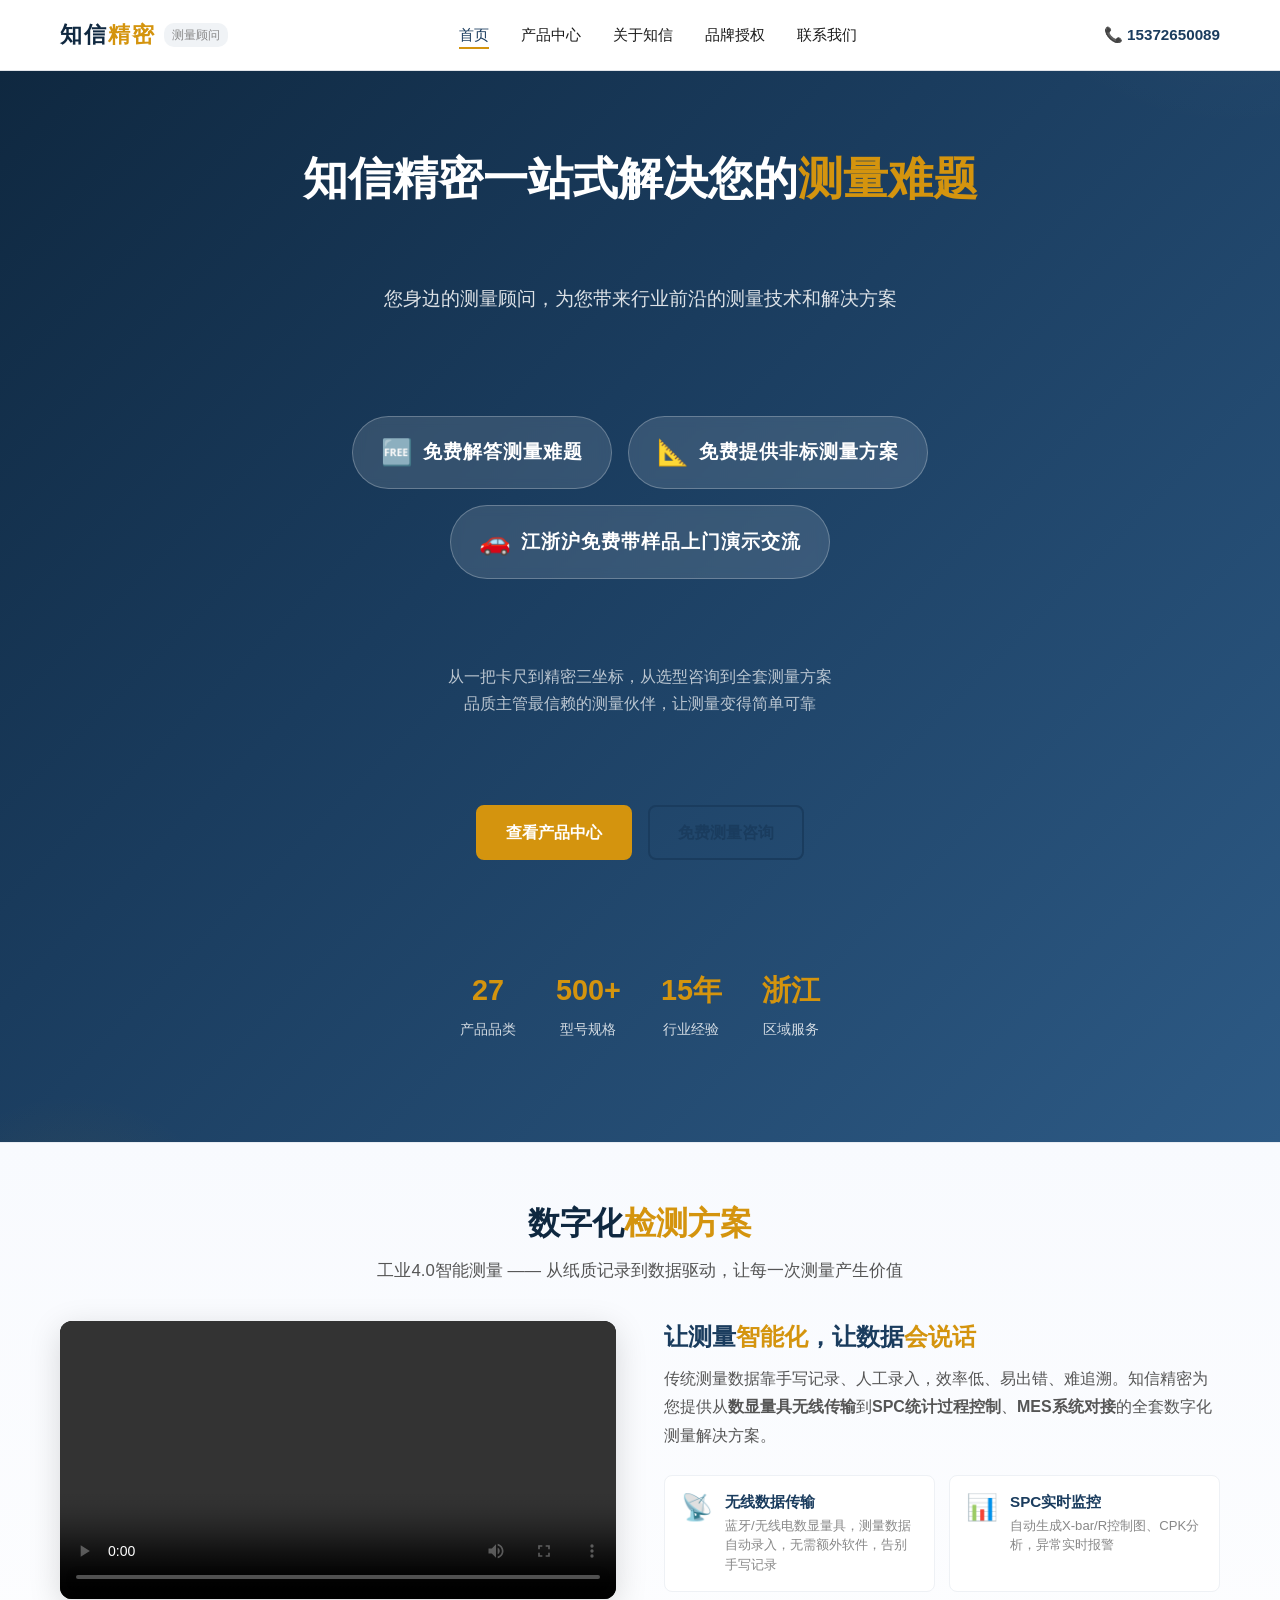
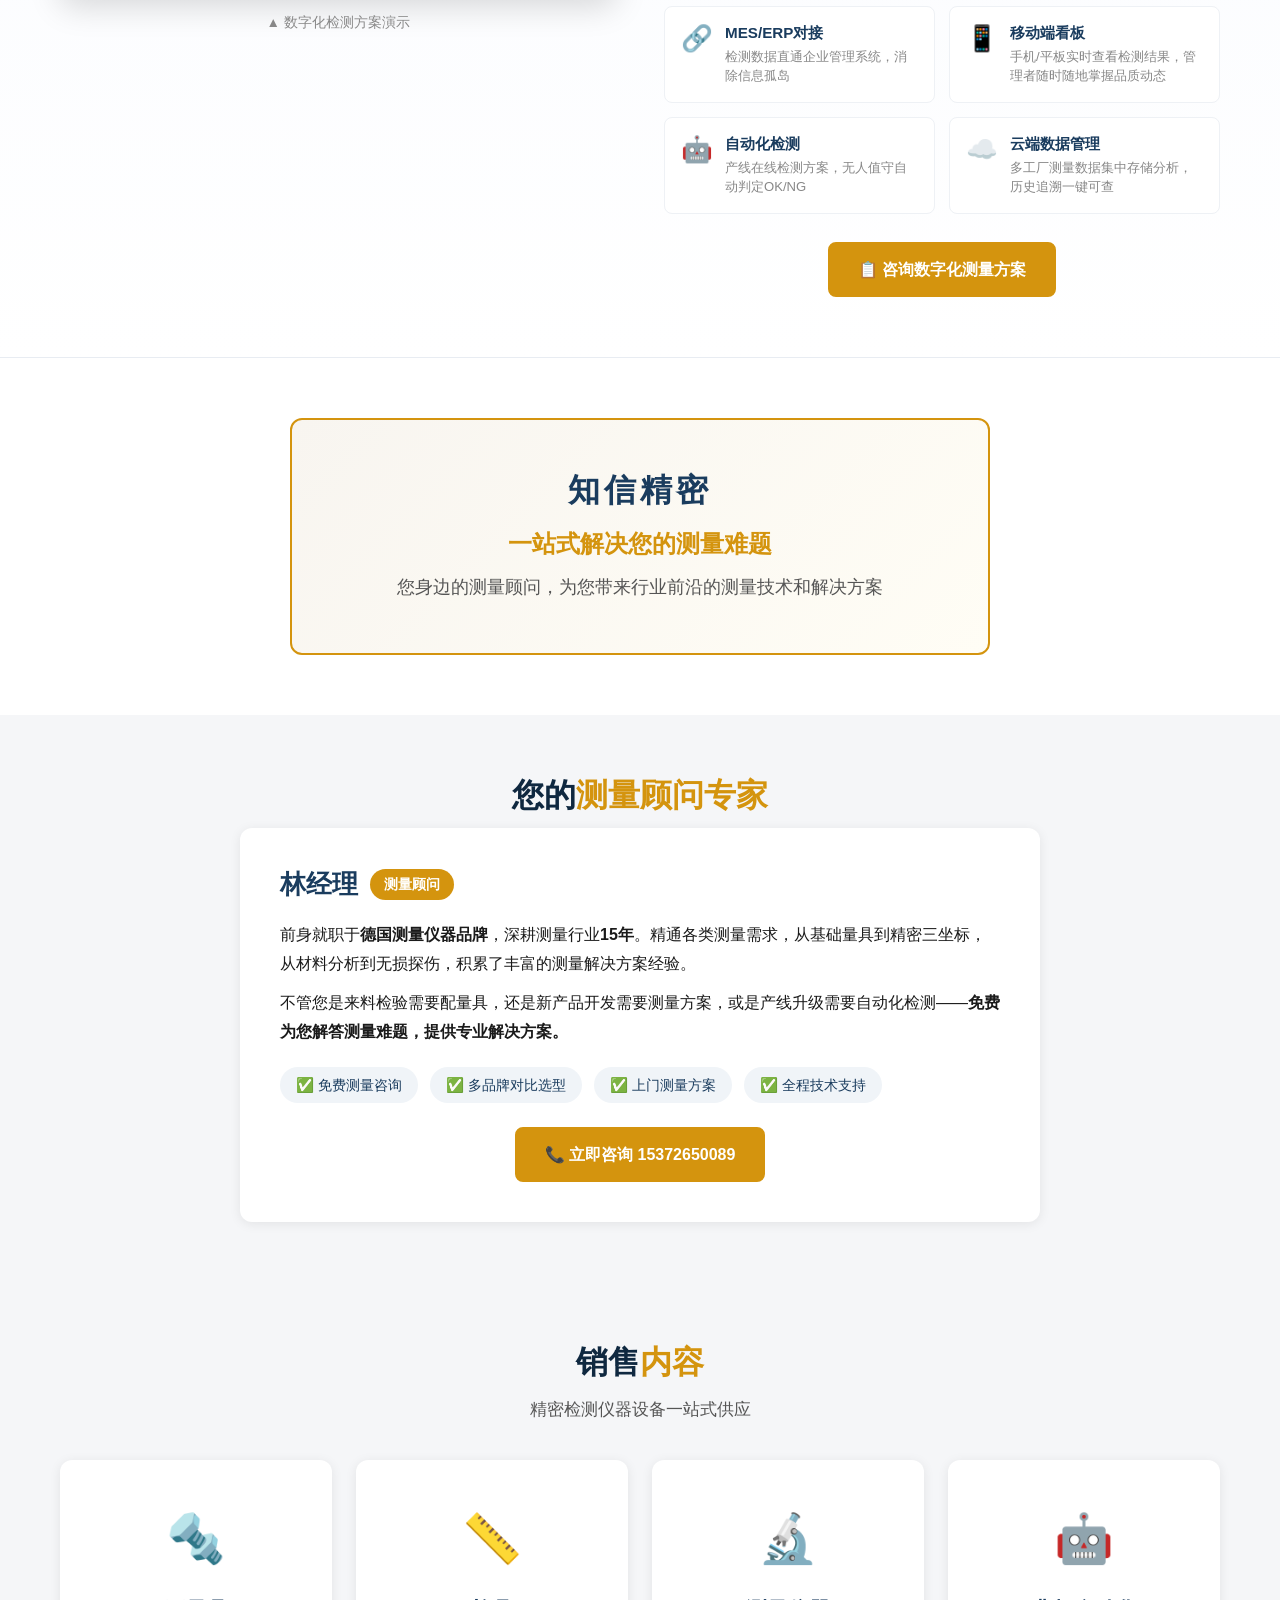
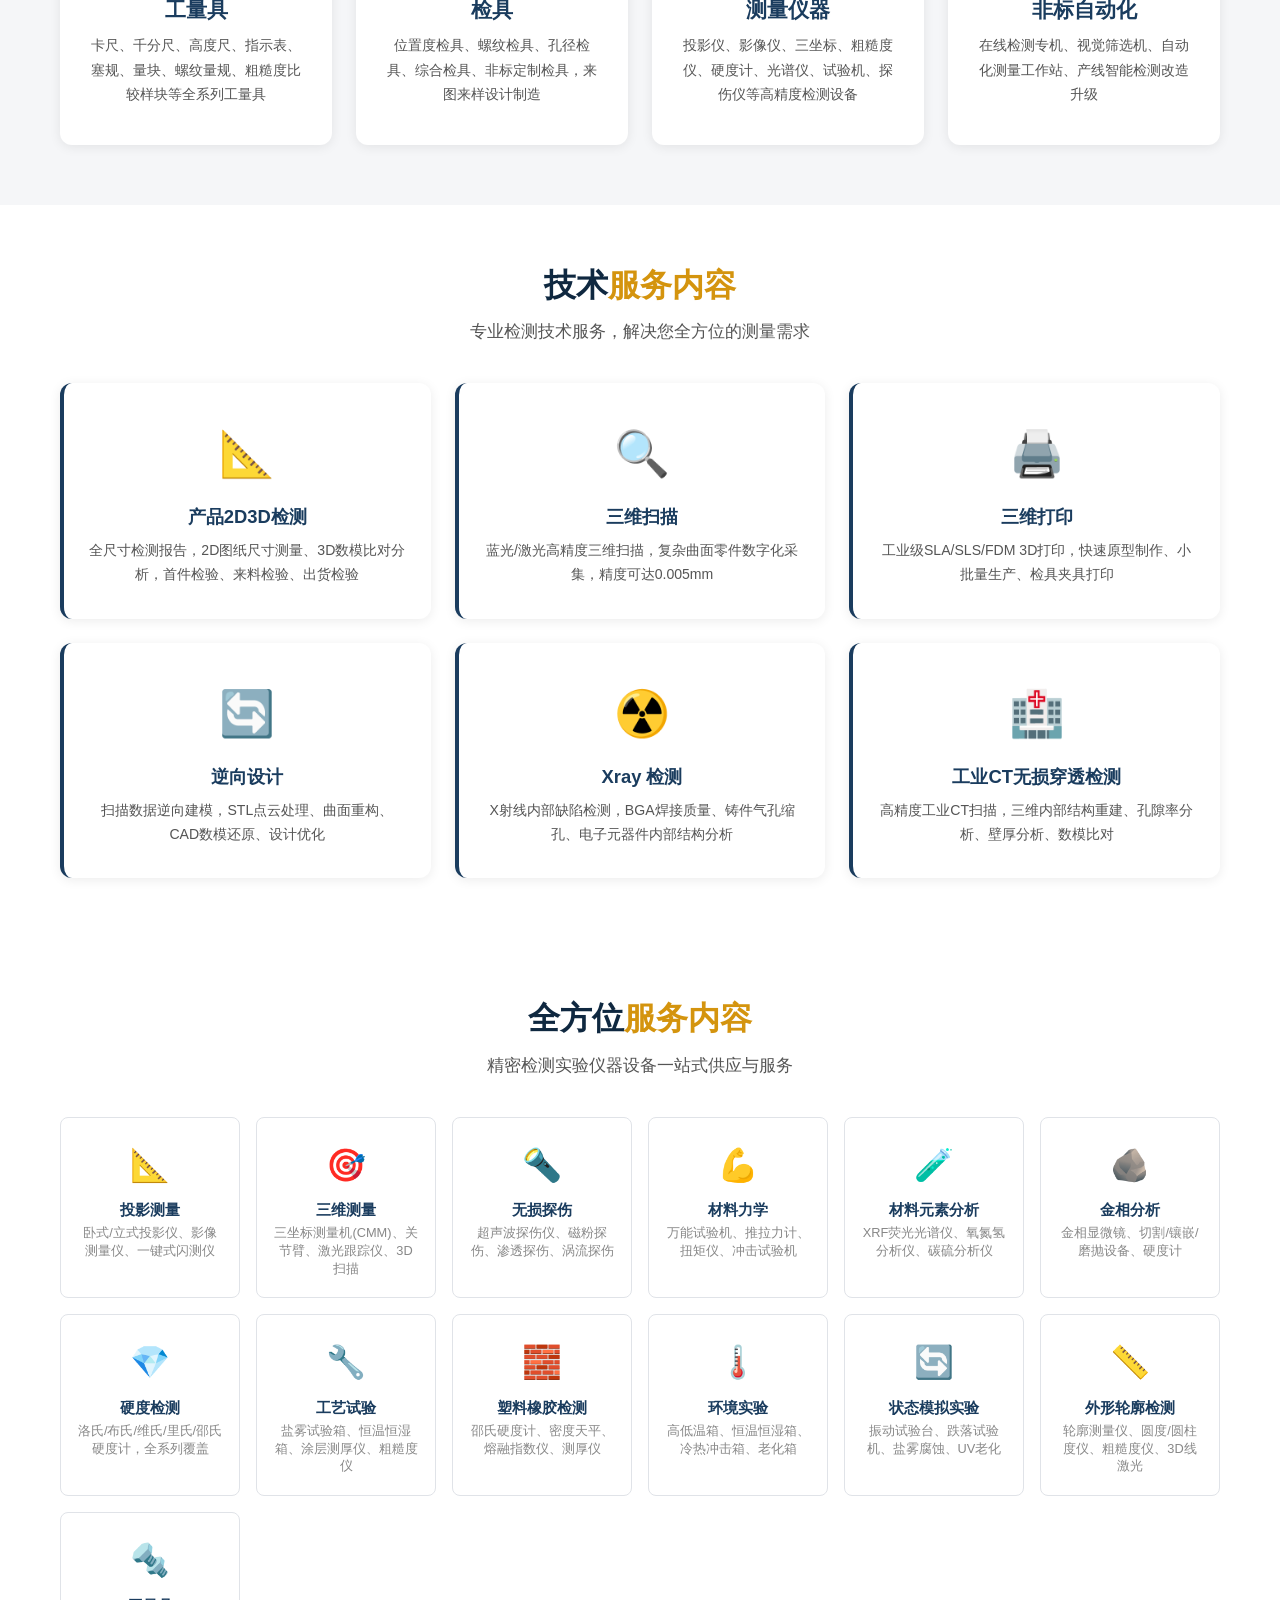
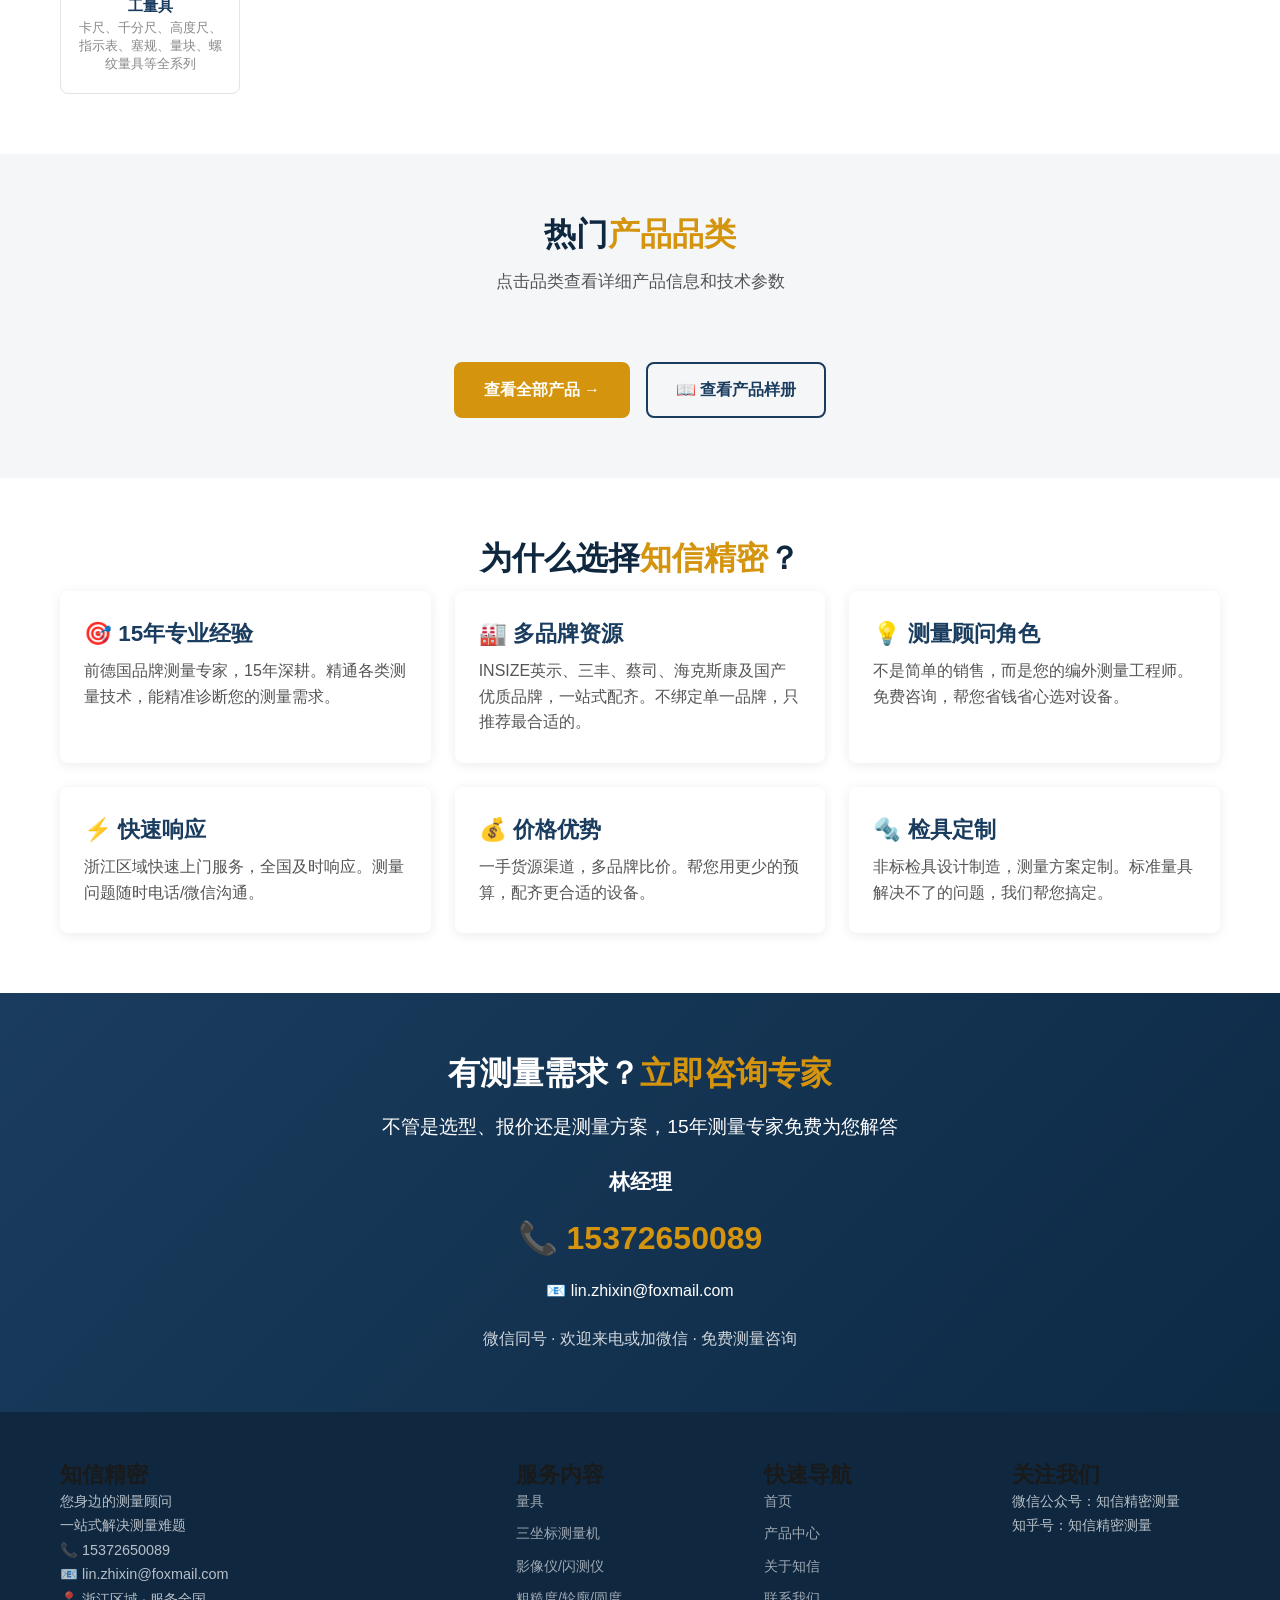
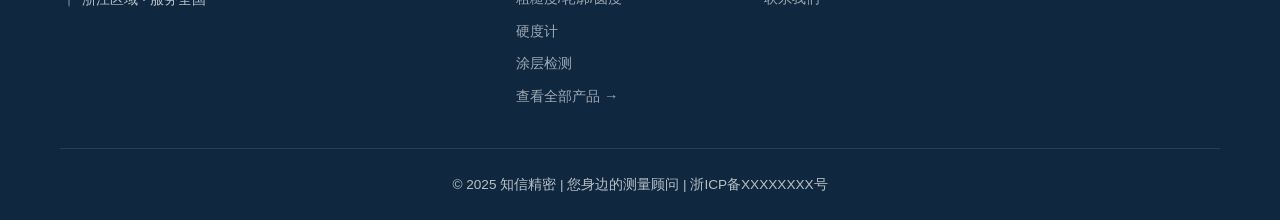
==== commit 6f334782: "新增品牌授权独立页面（英示/思看/德迅/SGS）- 导航栏增加品牌授权入口" ====
--- a/index.html
+++ b/index.html
@@ -110,6 +110,7 @@
         <li><a href="/" class="active">首页</a></li>
         <li><a href="products.html">产品中心</a></li>
         <li><a href="about.html">关于知信</a></li>
+        <li><a href="brand-authorization.html">品牌授权</a></li>
         <li><a href="contact.html">联系我们</a></li>
       </ul>
     </nav>
--- a/css/style.css
+++ b/css/style.css
@@ -978,6 +978,58 @@
   border-color: var(--primary);
 }
 
+/* Brand Certificate Cards */
+.cert-grid {
+  display: grid;
+  grid-template-columns: repeat(auto-fill, minmax(240px, 1fr));
+  gap: 24px;
+  margin-top: 32px;
+}
+.cert-card {
+  display: block;
+  text-align: center;
+  padding: 32px 20px;
+  border: 2px solid var(--border);
+  border-radius: 12px;
+  background: white;
+  transition: all 0.25s ease;
+  text-decoration: none;
+  color: var(--text);
+}
+.cert-card:hover {
+  transform: translateY(-4px);
+  box-shadow: 0 12px 32px rgba(0,0,0,0.1);
+  border-color: var(--accent);
+}
+.cert-icon {
+  font-size: 3rem;
+  margin-bottom: 16px;
+}
+.cert-card h3 {
+  font-size: 1.1rem;
+  margin-bottom: 8px;
+  color: var(--primary);
+}
+.cert-card p {
+  font-size: 0.9rem;
+  color: var(--text-light);
+  margin-bottom: 16px;
+  line-height: 1.6;
+}
+.cert-download {
+  display: inline-block;
+  padding: 8px 20px;
+  background: var(--accent);
+  color: white;
+  border-radius: 6px;
+  font-size: 0.9rem;
+  font-weight: 600;
+  transition: background 0.2s;
+}
+.cert-card:hover .cert-download {
+  background: #b87a0c;
+}
+
 /* Product Detail Grid & Cards */
 .product-detail-grid {
   display: grid;
